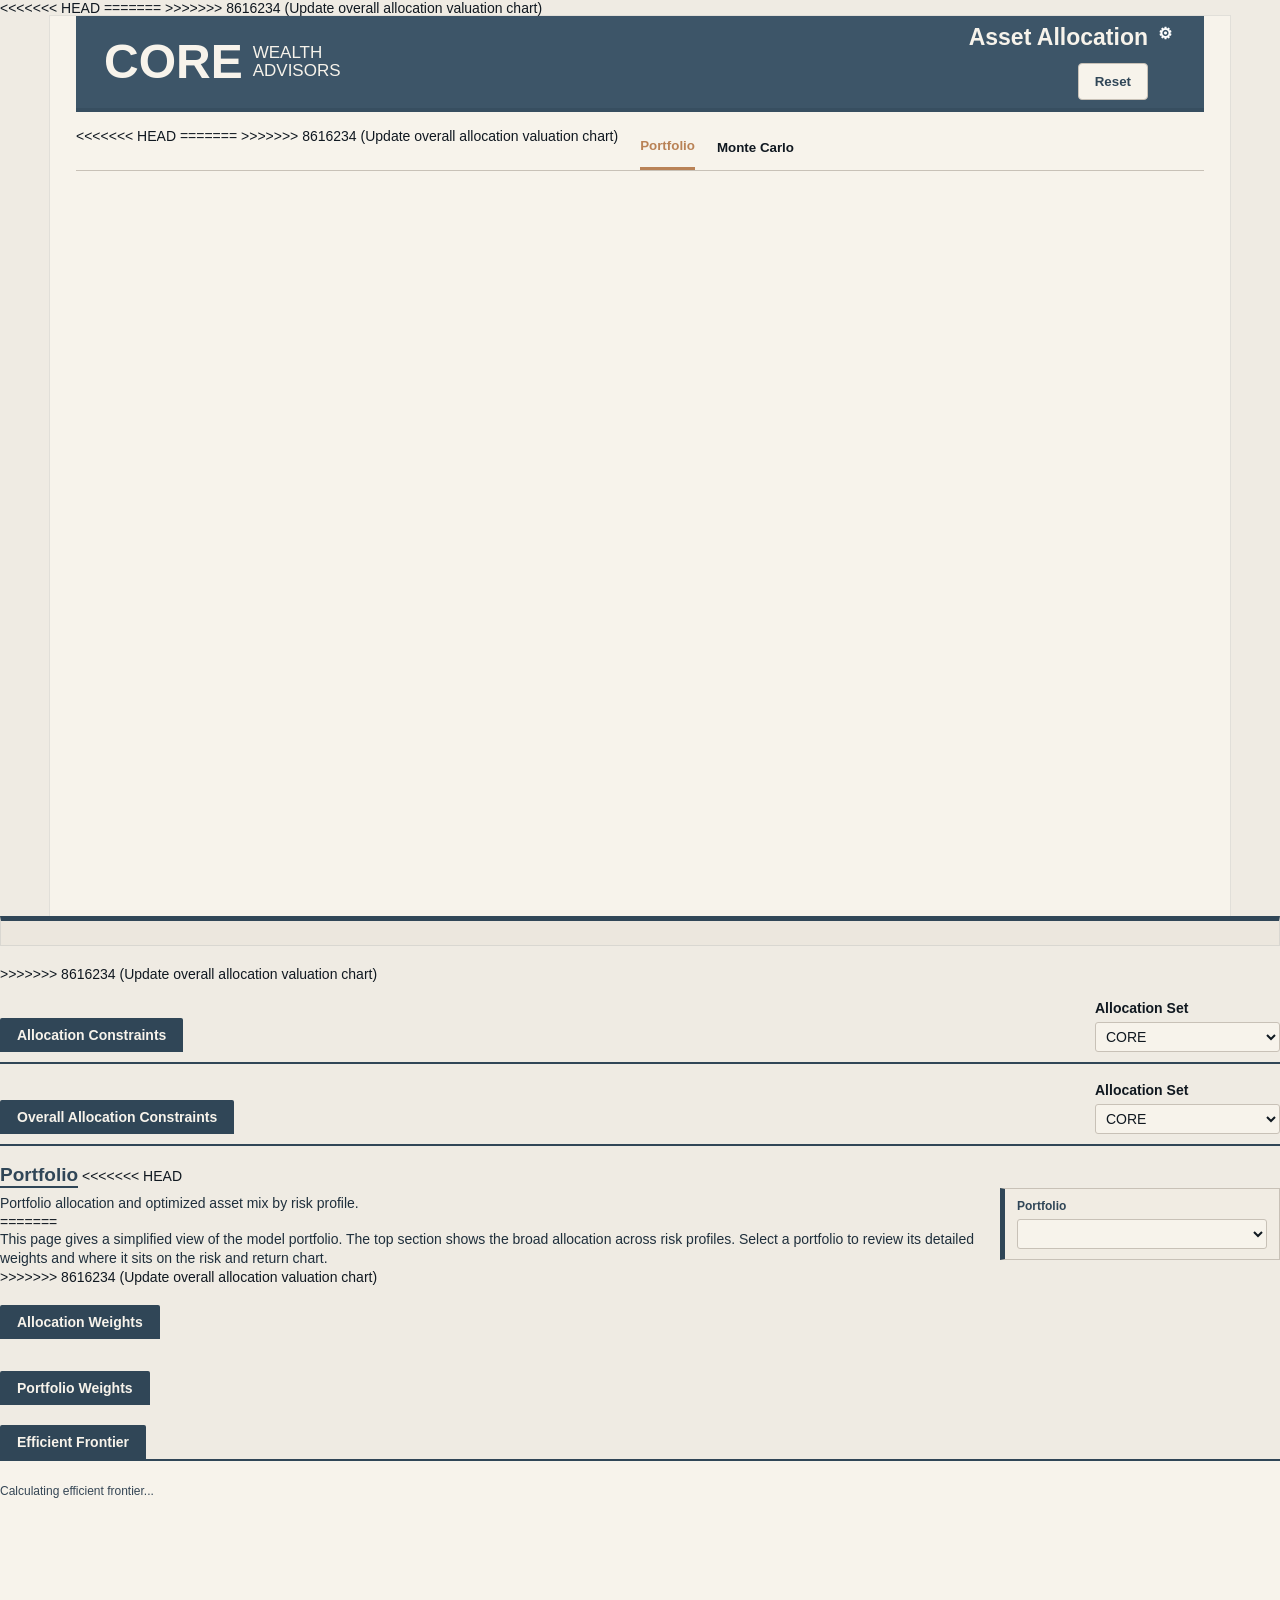
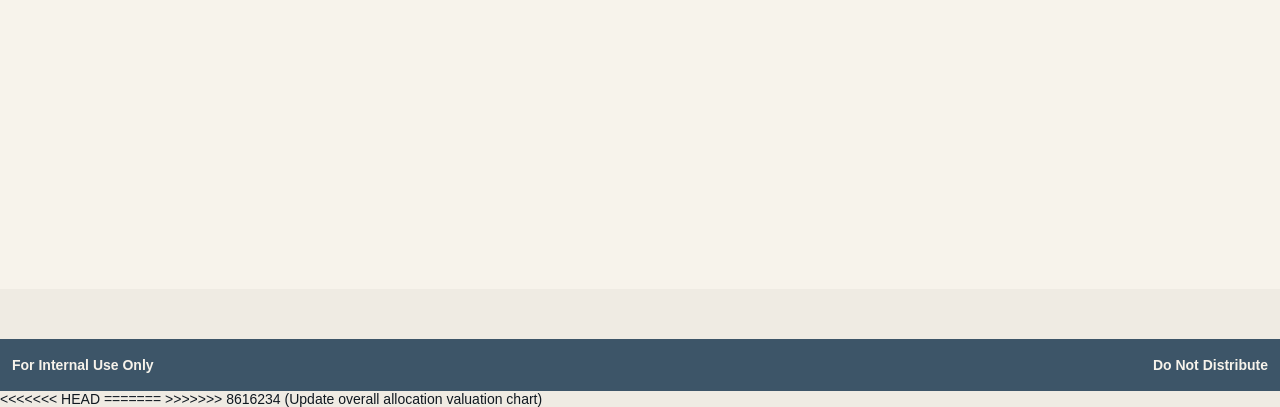
==== web/index.html @ 524e2d23 "Add files via upload" ====
<!doctype html>
<html lang="en">
  <head>
    <meta charset="utf-8" />
    <meta name="viewport" content="width=device-width, initial-scale=1" />
    <title>Portfolio Allocation</title>
<<<<<<< HEAD
    <link rel="stylesheet" href="./styles.css?v=20260814-hide-fund-tab" />
=======
    <link rel="stylesheet" href="./styles.css?v=20260817-pe-screenshot" />
>>>>>>> 8616234 (Update overall allocation valuation chart)
  </head>
  <body data-view-mode="client">
    <div class="shell">
      <header class="masthead">
        <div class="brand">
          <div class="core-mark">CORE</div>
          <div class="brand-sub">WEALTH<br />ADVISORS</div>
        </div>
        <div class="title-block">
          <h1>Asset Allocation</h1>
          <div class="model-actions">
            <div class="view-mode-control">
              <button type="button" class="settings-button" aria-label="View settings">&#9881;</button>
              <label>
                View
                <select id="viewModeSelect">
                  <option value="advisor">Advisor</option>
                  <option value="client" selected>Client</option>
                </select>
              </label>
            </div>
            <button id="resetModel" class="secondary">Reset</button>
          </div>
        </div>
      </header>

      <div class="nav-row">
        <nav class="tabs" aria-label="Model pages">
<<<<<<< HEAD
          <button class="tab" data-tab="results" data-view-tab="advisor">Overview</button>
=======
          <button class="tab" data-tab="overallAllocation" data-view-tab="advisor">Overall Allocation</button>
>>>>>>> 8616234 (Update overall allocation valuation chart)
          <button class="tab" data-tab="assets" data-view-tab="advisor">Asset Assumptions</button>
          <button class="tab" data-tab="profiles" data-view-tab="advisor">Model Constraints</button>
          <button class="tab" data-tab="mvo" data-view-tab="advisor">Portfolio Optimization</button>
          <button class="tab" data-tab="monteCarlo" data-view-tab="advisor">Monte Carlo</button>
          <button class="tab active" data-tab="clientPortfolio" data-view-tab="client">Portfolio</button>
          <button class="tab" data-tab="monteCarlo" data-view-tab="client">Monte Carlo</button>
        </nav>
      </div>

      <main>
        <section id="results" class="page">
          <div class="toolbar">
            <div>
              <h2>Overview</h2>
<<<<<<< HEAD
              <p>Category allocation and sub-sleeve allocation by profile.</p>
=======
              <p>Review the model allocations across each risk profile. The allocation view shows the broad equity, fixed income, alternatives, and cash split. The sub-sleeve view shows how each portfolio is allocated across the underlying asset categories.</p>
>>>>>>> 8616234 (Update overall allocation valuation chart)
            </div>
          </div>
          <div class="dashboard-tabs" aria-label="Dashboard tables">
            <button class="dashboard-tab active" data-dashboard-tab="allocationWeights">Allocation Weights</button>
            <button class="dashboard-tab" data-dashboard-tab="subSleeveWeights">Sub-Sleeve Weights</button>
          </div>
          <div class="panel">
            <div id="allocationWeights" class="dashboard-panel active">
              <div class="panel-title">Allocation Weights</div>
              <div id="allocationPieCharts" class="pie-grid allocation-pie-grid"></div>
              <div class="table-wrap">
                <table id="allocationWeightsTable"></table>
              </div>
            </div>
            <div id="subSleeveWeights" class="dashboard-panel">
              <div class="panel-title">Sub-Sleeve Weights</div>
              <div id="sleevePieCharts" class="pie-grid sleeve-pie-grid"></div>
              <div class="table-wrap">
                <table id="weightsTable"></table>
              </div>
            </div>
          </div>
        </section>


        <section id="overallAllocation" class="page">
          <div class="toolbar">
            <div>
              <h2>Overall Allocation</h2>
              <p>This page looks only at the broad stock and bond decision. It uses blended equity and fixed income assumptions to estimate the closest mix to each benchmark volatility target. The Market P/E setting adjusts those benchmark volatility targets higher or lower based on whether valuations are below, near, or above the long-term range.</p>
            </div>
            <div class="select-control compact market-pe-control">
              <div class="market-pe-label-row">
                <label for="overallVolatilityCaseSelect">Market P/E</label>
                <button type="button" id="togglePeChart" class="icon-toggle" aria-expanded="false" aria-label="Show Market P/E chart">+</button>
              </div>
              <div class="market-pe-row">
                <select id="overallVolatilityCaseSelect"></select>
              </div>
            </div>
          </div>
          <div id="peValuationPanel" class="panel pe-valuation-panel collapsed">
            <div class="panel-title">S&amp;P 500 Valuation Measures</div>
            <div id="peValuationChart" class="pe-valuation-chart"></div>
          </div>
          <div class="panel">
            <div class="panel-title">Broad Risk/Return Map</div>
            <div id="overallAllocationChart" class="frontier-chart"><p class="frontier-note">Calculating broad allocation...</p></div>
          </div>
          <div class="panel">
            <div class="panel-title">Allocation Weights</div>
            <div id="overallAllocationCards" class="overall-allocation-cards"></div>
          </div>
        </section>

        <section id="profiles" class="page">
          <div class="toolbar">
            <div>
              <h2>Model Constraints</h2>
<<<<<<< HEAD
              <p>Select the volatility case and review allocation constraints.</p>
            </div>
          </div>
          <div id="volatilityControl" class="anchor-control"></div>
          <div class="panel">
=======
              <p>Use this page to review the market case and the allocation ranges used by the model. These constraints define the allowable universe the optimizer can choose from. Changing these settings will affect the optimized portfolios and the allowable region shown in the charts.</p>
            </div>
          </div>
          <div id="volatilityControl" class="anchor-control"></div>
          <div class="panel">
>>>>>>> 8616234 (Update overall allocation valuation chart)
            <div id="subAllocationConstraints" class="profile-panel active">
              <div class="constraint-panel-header">
                <div class="panel-title">Allocation Constraints</div>
                <div class="select-control compact">
                  <label for="subAllocationPresetSelect">Allocation Set</label>
                  <select id="subAllocationPresetSelect">
                    <option value="CORE">CORE</option>
                    <option value="Unconstrained">Unconstrained</option>
                  </select>
                </div>
              </div>
              <div class="table-wrap">
                <table id="subConstraintsTable"></table>
              </div>
            </div>
            <div id="allocationConstraints" class="profile-panel active">
              <div class="constraint-panel-header">
                <div class="panel-title">Overall Allocation Constraints</div>
                <div class="select-control compact">
                  <label for="allocationPresetSelect">Allocation Set</label>
                  <select id="allocationPresetSelect">
                    <option value="CORE">CORE</option>
                    <option value="Unconstrained">Unconstrained</option>
                  </select>
                </div>
              </div>
              <div class="table-wrap">
                <table id="profilesTable"></table>
              </div>
            </div>
          </div>
        </section>

        <section id="assets" class="page">
          <div class="toolbar">
            <div>
              <h2>Asset Assumptions</h2>
<<<<<<< HEAD
              <p>Review return and volatility assumptions. Sleeve range constraints are managed on the Model Constraints page.</p>
=======
              <p>Use this page to review the capital market assumptions used by the model. The selected assumption set changes the return and volatility inputs across the app. The comparison table shows how each provider differs before the CORE average is applied.</p>
>>>>>>> 8616234 (Update overall allocation valuation chart)
            </div>
            <div class="select-control">
              <label for="assumptionSetSelect">Assumption Set</label>
              <select id="assumptionSetSelect">
                <option value="CORE" selected>CORE</option>
              </select>
            </div>
          </div>
          <div class="table-wrap">
            <table id="assetsTable"></table>
          </div>
          <div class="panel">
            <div class="panel-title">Asset Assumption Comparison</div>
            <div class="table-wrap assumption-comparison-wrap">
              <table id="assetComparisonTable" class="assumption-comparison-table"></table>
            </div>
          </div>
        </section>

        <section id="fundModels" class="page">
          <div class="toolbar">
            <div>
              <h2>ETF/Fund Models</h2>
<<<<<<< HEAD
              <p>Fund-level portfolio weights translated from the optimized allocation and sub-sleeve outputs.</p>
=======
              <p>This page translates model allocations into fund-level weights. It uses the fund mapping file to connect each ETF or mutual fund to the model asset categories. The output is intended to show how an optimized portfolio could be implemented with actual positions.</p>
>>>>>>> 8616234 (Update overall allocation valuation chart)
            </div>
          </div>
          <div class="dashboard-tabs" aria-label="ETF and fund providers">
            <button class="fund-tab active" data-fund-provider="Fidelity">Fidelity</button>
            <button class="fund-tab" data-fund-provider="Schwab">Schwab</button>
          </div>
          <div class="panel">
            <div id="fundModelContent"></div>
            <div id="fundModelPrintContent" class="print-only"></div>
          </div>
        </section>

        <section id="mvo" class="page">
          <div class="toolbar">
            <div>
              <h2>Portfolio Optimization</h2>
<<<<<<< HEAD
              <p>Constrained mean-variance optimization by portfolio, shown against the no-shorting efficient frontier.</p>
=======
              <p>This page shows the full portfolio optimization using the current assumptions and constraints. The chart compares the selected portfolio to the efficient frontier, benchmark points, and allowable region. The portfolio weights below the chart show the optimized allocation and sub-sleeve mix.</p>
>>>>>>> 8616234 (Update overall allocation valuation chart)
            </div>
            <div class="select-control">
              <label for="mvoProfileSelect">Portfolio</label>
              <select id="mvoProfileSelect"></select>
            </div>
          </div>
          <div class="mvo-selector-row">
            <div class="mvo-selected-card" id="mvoSelectedStatus">
              <span>Selected:</span>
              <strong>Loading</strong>
              <em>Checking ranges...</em>
            </div>
          </div>
          <div class="frontier-layout">
            <div class="panel">
              <div class="panel-title">Efficient Frontier</div>
              <div id="frontierChart" class="frontier-chart"><p class="frontier-note">Calculating efficient frontier...</p></div>
            </div>
            <div class="panel">
              <div class="panel-title">Portfolio Weights</div>
              <div id="mvoWeightCharts" class="mvo-weight-charts">
                <p class="frontier-note">Calculating weights...</p>
              </div>
            </div>
            <div id="mvoConstraints"></div>
          </div>
        </section>

        <section id="monteCarlo" class="page">
          <div class="toolbar">
            <div>
              <h2>Monte Carlo</h2>
<<<<<<< HEAD
              <p>Five-year simulated portfolio performance compared with S&amp;P 500 and AGG reference benchmarks.</p>
=======
              <p>This page shows one hypothetical five-year return path based on the selected scenario number. The simulation uses the current return, volatility, and correlation assumptions. You can change the portfolio or scenario to compare how different risk profiles behave under the same market path.</p>
>>>>>>> 8616234 (Update overall allocation valuation chart)
            </div>
            <div class="select-control">
              <label for="mcProfileSelect">Portfolio</label>
              <select id="mcProfileSelect"></select>
            </div>
            <div class="select-control compact">
              <label for="mcScenarioSeed">Scenario</label>
              <input id="mcScenarioSeed" type="number" min="1" step="1" value="100" />
            </div>
          </div>
          <div class="panel">
            <div class="panel-title">Hypothetical Annual Return Scenario</div>
            <div id="monteCarloChart" class="monte-carlo-chart"><p class="frontier-note">Calculating simulation...</p></div>
          </div>
          <div class="panel">
            <div class="panel-title">Sub-Sleeve Annual Time-Weighted Return Path</div>
            <div class="asset-toggle-actions">
              <button type="button" id="selectAllMcAssets">Select All</button>
              <button type="button" id="deselectAllMcAssets">Deselect All</button>
            </div>
            <div id="monteCarloAssetToggles" class="asset-toggle-grid"></div>
            <div id="monteCarloAssetsChart" class="monte-carlo-chart"><p class="frontier-note">Calculating simulation...</p></div>
          </div>
          <div class="panel">
            <div class="panel-title">Sub-Sleeve Five-Year CAGR</div>
            <div id="monteCarloAssetBarsChart" class="monte-carlo-chart"><p class="frontier-note">Calculating simulation...</p></div>
          </div>
        </section>

        <section id="clientPortfolio" class="page active">
          <div class="toolbar">
            <div>
              <h2>Portfolio</h2>
<<<<<<< HEAD
              <p>Portfolio allocation and optimized asset mix by risk profile.</p>
=======
              <p>This page gives a simplified view of the model portfolio. The top section shows the broad allocation across risk profiles. Select a portfolio to review its detailed weights and where it sits on the risk and return chart.</p>
>>>>>>> 8616234 (Update overall allocation valuation chart)
            </div>
            <div class="select-control client-portfolio-controls">
              <div class="control-field">
                <label for="clientProfileSelect">Portfolio</label>
                <select id="clientProfileSelect"></select>
              </div>
            </div>
          </div>
          <div class="panel">
            <div class="panel-title">Allocation Weights</div>
            <div id="clientAllocationPieCharts" class="pie-grid allocation-pie-grid"></div>
          </div>
          <div class="panel">
            <div class="panel-title">Portfolio Weights</div>
            <div id="clientWeightCharts" class="mvo-weight-charts"></div>
          </div>
          <div class="panel">
            <div class="panel-title">Efficient Frontier</div>
            <div id="clientFrontierChart" class="frontier-chart"><p class="frontier-note">Calculating efficient frontier...</p></div>
          </div>
        </section>

      </main>

      <footer>
        <span>For Internal Use Only</span>
        <span>Do Not Distribute</span>
      </footer>
    </div>
<<<<<<< HEAD
    <script src="./app.js?v=20260814-hide-fund-tab"></script>
=======
    <script src="./app.js?v=20260817-pe-screenshot"></script>
>>>>>>> 8616234 (Update overall allocation valuation chart)
  </body>
</html>
---- web/styles.css ----
:root {
  --ink: #101820;
  --slate: #3d5568;
  --slate-dark: #304657;
  --core-blue: #3d5568;
  --core-blue-dark: #304657;
  --core-blue-light: #e4edf2;
  --line: #8b969f;
  --paper: #efebe3;
  --surface: #f7f3eb;
  --surface-soft: #f1ece3;
  --row: #ded8ce;
  --row-alt: #ece7de;
  --tab: #d7d2c9;
  --border: #c8c1b7;
  --rule: #7e8d99;
  --good: #00a95a;
  --bad: #e02020;
  --warn: #b7791f;
  --white: #f7f3eb;
}

* {
  box-sizing: border-box;
}

body {
  margin: 0;
  background: var(--paper);
  color: var(--ink);
  font-family: Arial, Helvetica, sans-serif;
  font-size: 14px;
}

.shell {
  position: relative;
  max-width: 1180px;
  margin: 0 auto;
  min-height: 100vh;
  background: var(--surface);
  padding: 0 26px 28px;
  box-shadow: 0 0 0 1px rgba(61, 85, 104, 0.08);
}

.masthead {
  height: 96px;
  background: var(--slate);
  color: var(--white);
  display: flex;
  align-items: center;
  justify-content: space-between;
  padding: 0 28px;
  border-bottom: 4px solid rgba(48, 70, 87, 0.45);
}

.brand {
  display: flex;
  align-items: center;
  gap: 10px;
}

.core-mark {
  font-weight: 900;
  font-size: 48px;
  letter-spacing: 0;
  line-height: 1;
}

.brand-sub {
  font-size: 17px;
  line-height: 1.05;
}

.title-block {
  position: relative;
  padding-right: 28px;
  text-align: right;
}

.title-block h1 {
  margin: 0 0 12px;
  font-size: 23px;
  letter-spacing: 0;
}

.nav-row {
  display: flex;
  align-items: flex-end;
  justify-content: flex-start;
  gap: 5px;
  border-bottom: 1px solid var(--border);
  padding: 16px 0 0;
}

.tabs {
  display: flex;
  gap: 22px;
  overflow-x: auto;
}

.model-actions {
  display: flex;
  flex: 0 0 auto;
  gap: 8px;
  justify-content: flex-end;
  align-items: center;
}

.view-mode-control {
  position: absolute;
  top: -1px;
  right: 0;
  z-index: 20;
  display: flex;
  align-items: center;
  gap: 6px;
  color: #fff;
}

.settings-button {
  width: 22px;
  min-height: 22px;
  border: 0;
  border-radius: 50%;
  background: transparent;
  color: #fff;
  padding: 0;
  font-size: 16px;
  line-height: 1;
}

.view-mode-control label {
  display: none;
  position: absolute;
  top: 40px;
  right: 0;
  gap: 3px;
  min-width: 126px;
  border: 1px solid var(--border);
  border-radius: 4px;
  background: var(--surface);
  padding: 8px;
  color: #fff;
  font-size: 10px;
  font-weight: 800;
  text-align: left;
  color: var(--slate-dark);
  box-shadow: 0 8px 18px rgba(48, 70, 87, 0.18);
}

.view-mode-control.open label,
.view-mode-control:focus-within label {
  display: grid;
}

.view-mode-control select {
  min-width: 96px;
  height: 28px;
  border: 0;
  border-radius: 3px;
  padding: 3px 7px;
  font-weight: 800;
}

button {
  border: 1px solid var(--border);
  border-radius: 4px;
  background: var(--surface);
  color: var(--ink);
  font-weight: 700;
  padding: 8px 12px;
  cursor: pointer;
}

.tab {
  border: 0;
  border-radius: 0;
  background: transparent;
  color: var(--ink);
  font-weight: 700;
  padding: 10px 0 14px;
  cursor: pointer;
}

button:hover {
  background: var(--surface-soft);
  color: var(--core-blue-dark);
}

.tab:hover {
  background: transparent;
  color: var(--core-blue-dark);
}

.model-actions .settings-button {
  width: 22px;
  min-height: 22px;
  border: 0;
  border-radius: 50%;
  background: transparent;
  color: #fff;
  padding: 0;
  font-size: 16px;
  line-height: 1;
}

.model-actions .settings-button:hover {
  background: rgba(255, 255, 255, 0.12);
}

.tab.active {
  background: transparent;
  color: #b98256;
  border-bottom: 3px solid #b98256;
}

body[data-view-mode="advisor"] [data-view-tab="client"],
body[data-view-mode="client"] [data-view-tab="advisor"] {
  display: none;
}

.page {
  display: none;
  padding: 24px 0;
}

.page.active {
  display: block;
}

.toolbar {
  display: flex;
  align-items: end;
  justify-content: space-between;
  gap: 16px;
  margin-bottom: 18px;
}

.select-control {
  min-width: 240px;
}

.select-control.compact {
  min-width: 185px;
}

.select-control label {
  display: block;
  font-weight: 800;
  margin-bottom: 6px;
}

.select-control .stacked-control-label {
  margin-top: 12px;
}

.select-control select {
  text-align: left;
}

.client-portfolio-controls {
  display: grid;
  grid-template-columns: minmax(220px, 1fr);
  gap: 14px;
  min-width: min(280px, 100%);
  padding: 10px 12px;
  background: var(--surface-soft);
  border: 1px solid var(--border);
  border-left: 5px solid var(--core-blue-dark);
}

.client-portfolio-controls .control-field {
  min-width: 0;
}

.client-portfolio-controls label {
  color: var(--core-blue-dark);
  font-size: 12px;
}

#clientPortfolio {
  padding-top: 18px;
}

#clientPortfolio .toolbar {
  align-items: center;
  margin-bottom: 16px;
}

.mvo-selector-row {
  display: flex;
  align-items: center;
  justify-content: space-between;
  gap: 16px;
  margin: 12px 0 20px;
  padding: 0;
  background: transparent;
  border: 0;
}

.mvo-selected-card {
  display: flex;
  align-items: center;
  gap: 10px;
  min-width: 0;
  min-height: 44px;
  padding: 8px 12px;
  background: var(--surface-soft);
  border-left: 5px solid var(--core-blue-dark);
  border-top: 1px solid var(--border);
  border-right: 1px solid var(--border);
  border-bottom: 1px solid var(--border);
}

.mvo-selected-card span {
  font-size: 12px;
  font-weight: 800;
  color: var(--slate-dark);
}

.mvo-selected-card strong {
  font-size: 19px;
  line-height: 1;
}

.mvo-selected-card em {
  display: inline-flex;
  align-items: center;
  justify-content: center;
  min-width: 82px;
  min-height: 22px;
  padding: 3px 12px;
  border: 1px solid currentColor;
  background: rgba(0, 169, 90, 0.08);
  font-size: 12px;
  font-style: normal;
  font-weight: 800;
  white-space: nowrap;
}

.mvo-selected-card em:not(.bad) {
  color: var(--good);
}

.mvo-select-control {
  display: flex;
  align-items: center;
  gap: 8px;
  min-width: 300px;
  padding: 0;
}

.mvo-select-control label {
  margin-bottom: 0;
  white-space: nowrap;
}

.mvo-select-control select {
  flex: 1;
}

h2 {
  margin: 0 0 6px;
  display: inline-block;
  color: var(--core-blue-dark);
  font-size: 19px;
  text-decoration: none;
  border-bottom: 2px solid var(--core-blue-dark);
}

p {
  margin: 0;
  color: #1f2f3c;
  line-height: 1.4;
}

.primary,
.secondary {
  border-radius: 4px;
  padding: 10px 16px;
}

.primary {
  background: var(--core-blue-dark);
  color: var(--surface);
}

.secondary {
  background: var(--slate);
  color: #fff;
}

.masthead .primary {
  background: var(--core-blue-dark);
  color: var(--surface);
}

.masthead .secondary {
  background: var(--surface);
  color: var(--slate-dark);
}

.metrics {
  display: grid;
  grid-template-columns: repeat(5, minmax(130px, 1fr));
  gap: 10px;
  margin-bottom: 18px;
}

.metric {
  border-top: 6px solid var(--core-blue-dark);
  background: var(--row-alt);
  padding: 10px;
  min-height: 82px;
  border-left: 1px solid rgba(61, 85, 104, 0.12);
  border-right: 1px solid rgba(61, 85, 104, 0.12);
}

.metric .label {
  font-weight: 700;
}

.metric .value {
  font-size: 22px;
  font-weight: 800;
  margin-top: 7px;
}

.metric .status {
  margin-top: 4px;
  font-size: 12px;
}

.panel {
  margin-top: 20px;
}

.dashboard-tabs {
  display: flex;
  gap: 22px;
  border-bottom: 1px solid var(--border);
  margin-bottom: 0;
}

.dashboard-tab,
.fund-tab {
  border: 0;
  border-radius: 0;
  background: transparent;
  color: #607485;
  padding: 10px 0 14px;
}

.dashboard-tab.active,
.fund-tab.active {
  background: transparent;
  color: #b98256;
  border-bottom: 3px solid #b98256;
}

.dashboard-panel {
  display: none;
  margin-top: 18px;
}

.dashboard-panel.active {
  display: block;
}

.dashboard-tab:hover,
.fund-tab:hover {
  background: transparent;
  color: var(--core-blue-dark);
}

.fund-model-table th,
.fund-model-table td {
  text-align: center;
}

.fund-model-table .fund-ticker {
  font-weight: 800;
}

.fund-section-row td {
  background: #c7d9bb;
  font-weight: 900;
  text-align: center;
}

.fund-section-row:nth-of-type(2n) td {
  background: #bed4e4;
}

.fund-check {
  margin-top: 18px;
}

.fund-warning {
  display: grid;
  gap: 4px;
  margin-top: 14px;
  border-left: 4px solid #c99700;
  background: #f7edd0;
  padding: 10px 12px;
  color: #263746;
  font-size: 12px;
}

.fund-warning strong {
  font-size: 13px;
}

.pie-grid {
  display: grid;
  gap: 10px;
  margin: 12px 0 14px;
}

.allocation-pie-grid {
  grid-template-columns: repeat(5, minmax(180px, 1fr));
  gap: 10px;
}

.allocation-pie-grid .pie-card {
  padding: 12px 10px;
}

.allocation-pie-grid .pie-title {
  margin-bottom: 10px;
}

.allocation-pie-grid .pie-content {
  grid-template-columns: 116px minmax(0, 1fr);
  gap: 10px;
  align-items: center;
}

.allocation-pie-grid .pie-content svg {
  width: 116px;
  height: 116px;
}

.allocation-pie-grid .pie-legend {
  gap: 5px;
  font-size: 10px;
}

.allocation-pie-grid .pie-legend > span {
  grid-template-columns: 8px minmax(0, 1fr);
}

.allocation-pie-grid .pie-legend strong {
  display: block;
  margin-top: 2px;
}

.sleeve-pie-grid {
  grid-template-columns: repeat(2, minmax(360px, 1fr));
}

.mvo-weight-charts {
  display: grid;
  grid-template-columns: 1fr;
  gap: 14px;
}

.mvo-weight-charts .pie-card {
  min-height: 0;
  padding: 14px;
}

.mvo-weight-charts .pie-content {
  grid-template-columns: 180px 1fr;
  gap: 22px;
  align-items: center;
}

.mvo-weight-charts .pie-content svg {
  width: 180px;
  height: 180px;
}

.mvo-weight-charts .pie-legend {
  font-size: 12px;
  gap: 7px;
}

.mvo-weight-charts .pie-card:nth-child(2) .pie-content {
  grid-template-columns: 210px 1fr;
}

.mvo-weight-charts .pie-card:nth-child(2) .pie-content svg {
  width: 210px;
  height: 210px;
}

.mvo-weight-charts .pie-card:nth-child(2) .pie-legend {
  gap: 7px;
}

.mvo-weight-charts .pie-card:first-child .pie-content {
  max-width: 620px;
  margin: 0 auto;
  justify-content: center;
}

.allocation-summary-card {
  display: grid;
  gap: 12px;
}

.allocation-summary-layout {
  display: grid;
  grid-template-columns: minmax(220px, 0.85fr) minmax(420px, 1.15fr);
  gap: 26px;
  align-items: center;
  min-height: 220px;
}

.allocation-context {
  align-self: stretch;
  display: grid;
  grid-template-rows: 1fr 1fr;
  gap: 12px;
}

.client-summary-card .allocation-context {
  grid-template-rows: 1fr;
}

.client-summary-card .allocation-context-box {
  min-height: 120px;
}

.allocation-context-box {
  display: flex;
  flex-direction: column;
  justify-content: center;
  border-left: 6px solid var(--core-blue);
  border-top: 1px solid var(--border);
  border-right: 1px solid var(--border);
  border-bottom: 1px solid var(--border);
  padding: 14px 16px;
  background: var(--surface-soft);
}

.allocation-context-box span {
  display: block;
  color: #263746;
  font-size: 11px;
  font-weight: 800;
  text-transform: uppercase;
}

.allocation-context-box strong {
  display: block;
  margin-top: 3px;
  font-size: 22px;
  line-height: 1.1;
}

.allocation-profile {
  font-size: 28px;
  font-weight: 900;
}

.allocation-target-label {
  margin-top: 14px;
}

.allocation-pie-block {
  display: grid;
  grid-template-columns: 210px 1fr;
  gap: 20px;
  align-items: center;
}

.allocation-pie-block svg {
  width: 210px;
  height: 210px;
}

.allocation-summary-list {
  display: grid;
  grid-template-columns: 1fr;
  gap: 8px;
}

.allocation-summary-list div {
  background: var(--surface-soft);
  border-left: 5px solid var(--pie-color, #6c757d);
  padding: 8px 10px;
  border-top: 1px solid rgba(61, 85, 104, 0.08);
}

.allocation-summary-list span {
  display: flex;
  align-items: center;
  gap: 6px;
  color: #263746;
  font-size: 11px;
  font-weight: 800;
}

.allocation-summary-list i {
  width: 8px;
  height: 8px;
  background: var(--pie-color);
}

.allocation-summary-list strong {
  display: block;
  margin-top: 4px;
  font-size: 18px;
}

.mvo-weight-charts .sleeve-row {
  gap: 4px;
}

.mvo-weight-charts .sleeve-bar {
  height: 6px;
}

.pie-card {
  background: var(--row-alt);
  border-top: 5px solid var(--core-blue-dark);
  padding: 12px;
  min-width: 0;
  border-left: 1px solid rgba(61, 85, 104, 0.10);
  border-right: 1px solid rgba(61, 85, 104, 0.10);
  border-bottom: 1px solid rgba(61, 85, 104, 0.10);
}

.pie-title {
  font-weight: 800;
  margin-bottom: 10px;
  color: var(--core-blue-dark);
}

.pie-content {
  display: grid;
  grid-template-columns: 92px 1fr;
  gap: 8px;
  align-items: start;
}

.sleeve-pie-grid .pie-content {
  grid-template-columns: 112px 1fr;
  gap: 14px;
}

.pie-content svg {
  width: 92px;
  height: 92px;
  overflow: visible;
}

.sleeve-pie-grid .pie-content svg {
  width: 112px;
  height: 112px;
}

.pie-legend {
  display: grid;
  gap: 4px;
  font-size: 10px;
  line-height: 1.15;
}

.pie-legend > span {
  display: grid;
  grid-template-columns: 8px 1fr;
  gap: 5px;
  align-items: start;
}

.pie-legend i {
  width: 8px;
  height: 8px;
  background: var(--pie-color);
  margin-top: 2px;
}

.pie-legend strong {
  font-weight: 800;
  white-space: nowrap;
}

.sleeve-pie-grid .pie-legend {
  gap: 6px;
  font-size: 10px;
}

.sleeve-row {
  display: grid;
  gap: 3px;
}

.sleeve-row-label {
  display: grid;
  grid-template-columns: 8px minmax(0, 1fr) auto;
  gap: 5px;
  align-items: center;
}

.sleeve-row-label i {
  width: 8px;
  height: 8px;
  background: var(--pie-color);
}

.sleeve-row-label span {
  min-width: 0;
}

.sleeve-row-label strong {
  font-weight: 800;
}

.sleeve-bar {
  height: 4px;
  background: #d7d0c6;
}

.sleeve-bar span {
  display: block;
  height: 100%;
  background: var(--pie-color);
}

.pie-empty {
  color: #536575;
  font-weight: 700;
}

.pie-slice {
  cursor: pointer;
  outline: none;
}

.pie-slice > path,
.pie-slice > circle {
  transition: filter 120ms ease, stroke-width 120ms ease;
}

.pie-slice:hover > path,
.pie-slice:focus > path,
.pie-slice:hover > circle,
.pie-slice:focus > circle {
  filter: drop-shadow(0 2px 3px rgba(16, 24, 32, 0.22));
  stroke: var(--surface);
  stroke-width: 1.5;
}

.pie-tooltip {
  display: none !important;
  pointer-events: none;
}

.pie-slice:hover .pie-tooltip,
.pie-slice:focus .pie-tooltip {
  display: block;
}

.pie-tooltip rect {
  fill: #f7f3eb;
  stroke: #101820;
  stroke-width: 1;
  filter: drop-shadow(0 2px 4px rgba(16, 24, 32, 0.2));
}

.pie-tooltip text {
  fill: #101820;
  font-size: 7px;
  font-weight: 800;
}

.pie-tooltip text + text {
  fill: #263746;
  font-size: 8px;
}

.profile-panel {
  display: block;
  margin-top: 18px;
}

.constraint-panel-header {
  display: flex;
  justify-content: space-between;
  align-items: flex-end;
  gap: 14px;
  margin-bottom: 10px;
}

.panel-title {
  display: inline-block;
  background: var(--core-blue-dark);
  color: var(--surface);
  font-weight: 800;
  padding: 9px 17px;
  border-radius: 2px 2px 0 0;
}

.anchor-control {
  display: grid;
  grid-template-columns: 1fr;
  gap: 12px;
  align-items: start;
  background: var(--row-alt);
  border-top: 5px solid var(--core-blue-dark);
  margin-bottom: 16px;
  padding: 12px;
  border-left: 1px solid rgba(61, 85, 104, 0.10);
  border-right: 1px solid rgba(61, 85, 104, 0.10);
  border-bottom: 1px solid rgba(61, 85, 104, 0.10);
}

.anchor-control label {
  display: block;
  font-weight: 800;
  margin-bottom: 6px;
  line-height: 1.2;
}

.anchor-control p {
  color: #354655;
  line-height: 1.35;
  max-width: 900px;
}

.percentile-grid {
  display: grid;
  grid-template-columns: repeat(5, minmax(145px, 1fr));
  gap: 12px;
}

.volatility-case-layout {
  display: grid;
  grid-template-columns: minmax(190px, 0.55fr) minmax(0, 2fr);
  gap: 14px;
  align-items: stretch;
}

.volatility-case-control {
  background: var(--surface);
  border: 1px solid var(--border);
  padding: 10px;
}

.volatility-case-control label,
.percentile-field label {
  display: block;
  font-weight: 800;
  margin-bottom: 6px;
  line-height: 1.2;
}

.volatility-case-control select {
  width: 100%;
}

.percentile-field {
  min-width: 0;
  background: var(--surface);
  border: 1px solid var(--border);
  padding: 10px;
}

.read-only-percentiles .percentile-field {
  display: flex;
  flex-direction: column;
  justify-content: space-between;
  min-height: 68px;
}

.read-only-percentiles strong {
  font-size: 18px;
  line-height: 1;
}

.percentile-shift-field {
  width: min(260px, 100%);
  background: var(--surface);
  border: 1px solid var(--border);
  padding: 10px;
}

.percentile-shift-buttons {
  display: grid;
  grid-template-columns: repeat(2, minmax(0, 1fr));
  gap: 8px;
}

.percentile-shift-buttons button {
  min-height: 34px;
  padding: 8px 10px;
}

.unit-input {
  display: grid;
  grid-template-columns: minmax(64px, 1fr) auto;
  align-items: center;
  gap: 6px;
}

.unit-input input {
  width: 100%;
}

.unit-input span {
  font-weight: 800;
  color: #263746;
}

.explanation-page {
  display: grid;
  grid-template-columns: repeat(2, minmax(260px, 1fr));
  gap: 14px;
  border-top: 2px solid var(--core-blue-dark);
  padding-top: 16px;
}

.explanation-block {
  background: var(--row-alt);
  border-top: 6px solid var(--core-blue-dark);
  padding: 14px;
}

.explanation-block h3 {
  margin: 0 0 8px;
  font-size: 15px;
}

.explanation-block p {
  color: #263746;
}

.frontier-layout {
  display: grid;
  grid-template-columns: 1fr;
  gap: 18px;
  align-items: start;
}

.frontier-chart {
  border-top: 2px solid var(--core-blue-dark);
  background: var(--surface);
  min-height: 430px;
  padding: 14px 0 0;
  overflow: hidden;
}

.frontier-chart svg {
  display: block;
  width: 100%;
  height: auto;
}

.monte-carlo-chart {
  border-top: 2px solid var(--core-blue-dark);
  background: var(--surface);
  min-height: 340px;
  padding: 12px 0 6px;
  overflow: hidden;
}

.monte-carlo-chart svg {
  display: block;
  width: 100%;
  height: auto;
}

.asset-toggle-grid {
  display: grid;
  grid-template-columns: repeat(auto-fit, minmax(235px, 1fr));
  gap: 8px 18px;
  margin: 10px 0 12px;
  border-top: 1px solid var(--border);
  border-bottom: 1px solid var(--border);
  padding: 12px 14px;
  background: var(--surface-soft);
}

.asset-toggle-actions {
  display: flex;
  justify-content: flex-end;
  gap: 8px;
  margin: -34px 0 12px;
}

.asset-toggle-actions button {
  min-height: 28px;
  border: 1px solid var(--border);
  border-radius: 3px;
  background: var(--surface);
  color: var(--slate-dark);
  padding: 6px 12px;
  font-size: 12px;
  font-weight: 800;
}

.asset-toggle-actions #selectAllMcAssets {
  border-color: var(--core-blue-dark);
  background: var(--core-blue-dark);
  color: var(--surface);
}

.asset-toggle-actions button:hover {
  background: var(--row);
}

.asset-toggle-actions #selectAllMcAssets:hover {
  background: #263746;
}

.asset-toggle {
  display: inline-grid;
  grid-template-columns: auto 9px 1fr;
  align-items: start;
  gap: 6px;
  min-width: 0;
  font-size: 11px;
  font-weight: 800;
  line-height: 1.2;
}

.asset-toggle input {
  margin: 0;
  transform: translateY(1px);
}

.asset-toggle span {
  width: 9px;
  height: 9px;
  margin-top: 2px;
  background: var(--asset-color);
}

.asset-point,
.benchmark-point,
.selected-point {
  cursor: pointer;
  outline: none;
}

.asset-point polygon,
.benchmark-point > rect,
.selected-point > circle {
  transition: stroke-width 120ms ease, filter 120ms ease;
}

.asset-point:hover polygon,
.asset-point:focus polygon,
.benchmark-point:hover > rect,
.benchmark-point:focus > rect,
.selected-point:hover > circle,
.selected-point:focus > circle {
  stroke-width: 2;
  filter: drop-shadow(0 2px 3px rgba(16, 24, 32, 0.22));
}

.asset-tooltip {
  display: none !important;
  pointer-events: none;
}

.asset-point:hover .asset-tooltip,
.asset-point:focus .asset-tooltip,
.benchmark-point:hover .asset-tooltip,
.benchmark-point:focus .asset-tooltip,
.selected-point:hover .asset-tooltip,
.selected-point:focus .asset-tooltip {
  display: block;
}

.asset-tooltip rect {
  fill: #f7f3eb;
  stroke: #101820;
  stroke-width: 1;
  filter: drop-shadow(0 2px 4px rgba(16, 24, 32, 0.2));
}

.asset-tooltip text {
  fill: #101820;
  font-size: 11px;
  font-weight: 800;
}

.asset-tooltip text + text {
  fill: #263746;
  font-size: 10px;
  font-weight: 700;
}

.hover-tooltip {
  position: fixed;
  z-index: 9999;
  display: none;
  min-width: 132px;
  max-width: 240px;
  padding: 8px 10px;
  background: var(--surface);
  border: 1px solid #101820;
  box-shadow: 0 3px 10px rgba(16, 24, 32, 0.22);
  color: #101820;
  font-size: 11px;
  line-height: 1.25;
  pointer-events: none;
}

.hover-tooltip.visible {
  display: block;
}

.hover-tooltip strong,
.hover-tooltip span {
  display: block;
}

.hover-tooltip strong {
  font-weight: 900;
}

.hover-tooltip span {
  margin-top: 3px;
  color: #263746;
  font-weight: 800;
}

.frontier-chart-grid {
  display: grid;
  grid-template-columns: 220px minmax(0, 1fr);
  gap: 20px;
  align-items: start;
}

.frontier-chart-grid svg {
  grid-column: 2;
  grid-row: 1;
  min-width: 0;
}

.frontier-axis {
  fill: #4d5e6d;
  color: #4d5e6d;
  font-size: 12px;
}

.frontier-note {
  color: #354655;
  font-size: 12px;
  margin-top: 8px;
}

.chart-constraints {
  margin-top: 14px;
  padding: 10px 12px;
  background: var(--row-alt);
  border-top: 2px solid var(--core-blue-dark);
  color: #263746;
  font-size: 12px;
  line-height: 1.35;
}

.chart-region-note {
  margin-top: 10px;
  padding: 10px 12px;
  background: #e8f4fb;
  border-left: 5px solid #2f80b7;
  color: #263746;
  font-size: 12px;
  line-height: 1.35;
}

.chart-region-note strong,
.chart-region-note span {
  display: block;
}

.chart-region-note span {
  margin-top: 3px;
}

.asset-color-legend {
  display: flex;
  flex-wrap: wrap;
  gap: 7px 12px;
  margin-bottom: 10px;
}

.asset-color-legend.side-legend {
  display: grid !important;
  grid-column: 1;
  grid-row: 1;
  grid-template-columns: 1fr;
  gap: 7px;
  align-content: start;
  margin: 40px 0 0;
  padding: 12px 12px 14px;
  background: var(--row-alt);
  border-top: 5px solid var(--core-blue-dark);
}

.legend-heading {
  color: var(--core-blue-dark);
  font-weight: 800;
  margin-bottom: 4px;
}

.asset-color-legend span {
  display: inline-flex;
  align-items: center;
  gap: 5px;
  font-weight: 700;
  font-size: 11px;
  line-height: 1.2;
  white-space: normal;
  cursor: pointer;
}

.asset-color-legend span:hover,
.asset-color-legend span:focus {
  color: var(--core-blue-dark);
  text-decoration: underline;
  outline: none;
}

.asset-color-legend i {
  width: 0;
  height: 0;
  border-left: 6px solid transparent;
  border-right: 6px solid transparent;
  border-bottom: 11px solid var(--asset-color);
  filter: drop-shadow(0 0 0 #101820);
}

.constraint-heading {
  display: flex;
  align-items: flex-start;
  justify-content: space-between;
  gap: 12px;
  margin-bottom: 10px;
}

.constraint-heading strong,
.constraint-heading span {
  display: block;
}

.constraint-heading span {
  margin-top: 3px;
}

.constraint-grid {
  display: grid;
  grid-template-columns: 1fr;
  gap: 12px;
}

.constraint-title {
  display: inline-block;
  background: var(--core-blue-dark);
  color: var(--surface);
  font-weight: 800;
  margin-bottom: 5px;
  padding: 8px 14px;
  border-radius: 2px 2px 0 0;
}

.constraint-table {
  min-width: 0;
  font-size: 11px;
}

.constraint-table th,
.constraint-table td {
  padding: 5px 6px;
}

.constraint-table th {
  white-space: nowrap;
}

.table-wrap {
  overflow: auto;
  border-top: 2px solid var(--core-blue-dark);
}

table {
  width: 100%;
  border-collapse: collapse;
  min-width: 780px;
  border-left: 1px solid rgba(61, 85, 104, 0.08);
  border-right: 1px solid rgba(61, 85, 104, 0.08);
}

th {
  background: var(--core-blue-dark);
  color: var(--surface);
  padding: 9px 8px;
  text-align: center;
  font-weight: 800;
  border-right: 1px solid rgba(247, 243, 235, 0.22);
}

td {
  padding: 7px 8px;
  border-bottom: 1px solid var(--surface);
  text-align: right;
  background: var(--row-alt);
}

tr:nth-child(even) td {
  background: var(--row);
}

tbody tr:hover td {
  background: #e7e1d7;
}

td:first-child,
th:first-child {
  text-align: left;
  font-weight: 700;
}

input,
select {
  width: 100%;
  min-width: 76px;
  border: 1px solid var(--border);
  border-radius: 3px;
  padding: 5px 6px;
  font: inherit;
  text-align: right;
  background: var(--surface);
  color: var(--ink);
}

input:focus,
select:focus,
button:focus-visible {
  outline: 2px solid rgba(61, 85, 104, 0.35);
  outline-offset: 1px;
}

td.text input {
  text-align: left;
}

.pos {
  color: var(--good);
  font-weight: 700;
}

.neg {
  color: var(--bad);
  font-weight: 700;
}

.warn {
  color: var(--warn);
  font-weight: 700;
}

.matrix-wrap table {
  min-width: 1200px;
}

.matrix-wrap th,
.matrix-wrap td {
  min-width: 82px;
}

.assumption-comparison-wrap {
  overflow-x: visible;
}

.assumption-comparison-table {
  width: 100%;
  table-layout: fixed;
}

.assumption-comparison-table thead tr:first-child th {
  background: var(--slate);
  border-right-color: #5f7282;
}

.assumption-comparison-table thead tr:first-child th:nth-child(3) {
  border-left: 4px solid var(--surface);
}

.assumption-comparison-table thead tr:nth-child(2) th {
  font-size: 10px;
  white-space: nowrap;
  padding: 7px 4px;
}

.assumption-comparison-table thead tr:nth-child(2) th:nth-child(7),
.assumption-comparison-table tbody td:nth-child(8) {
  border-left: 4px solid var(--surface);
}

.assumption-comparison-table td {
  font-size: 11px;
  padding: 7px 5px;
  text-align: center;
}

.assumption-comparison-table th:first-child,
.assumption-comparison-table td:first-child {
  width: 220px;
  text-align: left;
}

.assumption-comparison-table th:not(:first-child),
.assumption-comparison-table td:not(:first-child) {
  width: calc((100% - 220px) / 12);
}

footer {
  height: 52px;
  margin-top: 26px;
  background: var(--slate);
  color: var(--white);
  display: flex;
  align-items: center;
  justify-content: space-between;
  padding: 0 12px;
  font-weight: 800;
}

.print-only {
  display: none;
}

@media (max-width: 760px) {
  .shell {
    padding: 0 12px 20px;
  }

  .masthead {
    height: auto;
    min-height: 112px;
    align-items: flex-start;
    flex-direction: column;
    padding: 18px;
    gap: 12px;
  }

  .title-block {
    text-align: left;
  }

  .title-block .model-actions {
    justify-content: flex-start;
  }

  .metrics {
    grid-template-columns: 1fr;
  }

  .toolbar {
    align-items: stretch;
    flex-direction: column;
  }

  .client-portfolio-controls {
    grid-template-columns: 1fr;
    min-width: 0;
  }

  .mvo-selector-row {
    flex-direction: column;
    align-items: stretch;
  }

  .mvo-selected-card {
    min-width: 0;
  }

  .mvo-select-control {
    min-width: 0;
  }

  .nav-row {
    align-items: stretch;
    flex-direction: column;
  }

  .tabs {
    width: 100%;
  }

  .nav-row .model-actions {
    justify-content: flex-end;
  }

  .anchor-control {
    grid-template-columns: 1fr;
  }

  .pie-grid {
    grid-template-columns: 1fr;
  }

  .mvo-weight-charts {
    grid-template-columns: 1fr;
  }

  .allocation-summary-layout,
  .allocation-pie-block {
    grid-template-columns: 1fr;
  }

  .allocation-pie-block svg {
    width: 180px;
    height: 180px;
  }

  .allocation-summary-list {
    grid-template-columns: 1fr;
  }

  .explanation-page {
    grid-template-columns: 1fr;
  }

  .frontier-layout {
    grid-template-columns: 1fr;
  }

  .frontier-chart-grid {
    grid-template-columns: 1fr;
  }

  .frontier-chart-grid svg {
    grid-column: 1;
    grid-row: 2;
  }

  .asset-color-legend.side-legend {
    grid-template-columns: repeat(2, minmax(130px, 1fr));
    margin-top: 0;
    grid-column: 1;
    grid-row: 1;
  }
}

@media print {
  @page {
    size: landscape;
    margin: 0.35in;
  }

  * {
    print-color-adjust: exact;
    -webkit-print-color-adjust: exact;
  }

  body {
    background: var(--surface);
    font-size: 10px;
  }

  .shell {
    max-width: none;
    min-height: 0;
    padding: 0;
  }

  .masthead {
    height: 62px;
    padding: 0 18px;
  }

  .core-mark {
    font-size: 34px;
  }

  .brand-sub {
    font-size: 12px;
  }

  .title-block h1 {
    font-size: 18px;
    margin: 0;
  }

  .model-actions,
  .nav-row,
  .tabs,
  .dashboard-tabs,
  .fund-tab,
  .select-control,
  .anchor-control button,
  .mvo-selector-row {
    display: none !important;
  }

  main {
    display: flex;
    flex-direction: column;
  }

  .page,
  .page.active,
  .dashboard-panel,
  .dashboard-panel.active {
    display: block !important;
  }

  .page {
    width: 100%;
    padding: 12px 0 0;
    break-before: page;
    page-break-before: always;
  }

  #results {
    order: 1;
    break-before: auto;
    page-break-before: auto;
  }

  #assets {
    order: 2;
  }

  #profiles {
    order: 3;
  }

  #fundModels {
    order: 4;
  }

  #mvo {
    order: 5;
  }

  #results .panel {
    break-inside: auto;
    page-break-inside: auto;
  }

  #subSleeveWeights {
    break-before: page;
    page-break-before: always;
  }

  .toolbar {
    margin-bottom: 8px;
  }

  h2 {
    font-size: 15px;
    margin-bottom: 3px;
  }

  p {
    font-size: 10px;
  }

  .panel {
    margin-top: 10px;
    break-inside: avoid;
    page-break-inside: avoid;
  }

  .panel-title,
  .constraint-title,
  .print-section-heading {
    font-size: 12px;
    padding: 7px 10px;
  }

  .table-wrap {
    overflow: visible;
  }

  table {
    min-width: 0;
    font-size: 8.5px;
  }

  th,
  td {
    padding: 4px 5px;
  }

  input,
  select {
    border: 0;
    padding: 0;
    background: transparent;
  }

  .frontier-chart-grid {
    grid-template-columns: 150px 1fr;
    gap: 12px;
  }

  .frontier-chart-grid svg {
    max-height: 4.8in;
  }

  .asset-color-legend {
    font-size: 8px;
  }

  .mvo-weight-charts .pie-content {
    grid-template-columns: 130px 1fr;
  }

  .mvo-weight-charts .pie-content svg,
  .mvo-weight-charts .pie-card:nth-child(2) .pie-content svg {
    width: 130px;
    height: 130px;
  }

  .allocation-pie-grid {
    grid-template-columns: repeat(5, 1fr);
  }

  .sleeve-pie-grid {
    grid-template-columns: repeat(2, 1fr);
  }

  .pie-card {
    break-inside: avoid;
    page-break-inside: avoid;
  }

  #fundModelContent {
    display: none;
  }

  #fundModelPrintContent.print-only {
    display: block;
  }

  .print-provider-section {
    break-before: page;
    page-break-before: always;
  }

  .print-provider-section:first-child {
    break-before: auto;
    page-break-before: auto;
  }

  footer {
    height: 34px;
    margin-top: 12px;
    padding: 0 10px;
    font-size: 10px;
  }
}
<<<<<<< HEAD
=======

.overall-allocation-summary {
  display: grid;
  grid-template-columns: repeat(3, minmax(0, 1fr));
  gap: 12px;
  margin: 0 0 16px;
}

.overall-stat {
  background: rgba(255, 255, 255, 0.34);
  border: 1px solid var(--line);
  border-top: 4px solid var(--core-blue);
  padding: 14px 16px;
  min-height: 92px;
}

.overall-stat span,
.overall-stat em {
  display: block;
  color: var(--rule);
  font-size: 12px;
  font-style: normal;
  font-weight: 700;
  letter-spacing: 0.02em;
  text-transform: uppercase;
}

.overall-stat strong {
  display: block;
  color: var(--ink);
  font-size: 24px;
  margin: 8px 0 6px;
}

@media (max-width: 820px) {
  .overall-allocation-summary {
    grid-template-columns: 1fr;
  }
}


.overall-allocation-cards {
  display: grid;
  grid-template-columns: repeat(5, minmax(0, 1fr));
  gap: 10px;
  margin-top: 10px;
}

.overall-allocation-card {
  background: var(--row-alt);
  border: 1px solid rgba(61, 85, 104, 0.14);
  border-top: 5px solid var(--core-blue-dark);
  padding: 12px 10px 10px;
  min-width: 0;
}

.overall-allocation-card h3 {
  margin: 0 0 10px;
  color: var(--core-blue-dark);
  font-size: 15px;
  line-height: 1.15;
}

.overall-card-body {
  display: grid;
  grid-template-columns: 104px 1fr;
  gap: 10px;
  align-items: center;
}

.overall-card-body svg {
  width: 104px;
  height: 104px;
  overflow: visible;
}

.overall-card-legend {
  display: grid;
  gap: 7px;
  font-size: 10px;
  line-height: 1.15;
  font-weight: 800;
}

.overall-card-legend span {
  display: grid;
  grid-template-columns: 8px 1fr;
  gap: 5px;
  align-items: start;
}

.overall-card-legend i {
  width: 8px;
  height: 8px;
  margin-top: 2px;
  background: var(--pie-color);
}

.overall-card-legend strong {
  grid-column: 2;
  display: block;
  font-size: 12px;
  color: var(--ink);
}

.overall-benchmark-note {
  margin-top: 10px;
  padding-top: 8px;
  border-top: 1px solid rgba(61, 85, 104, 0.16);
  color: var(--slate-dark);
  font-size: 10px;
  font-weight: 800;
  line-height: 1.25;
}

@media (max-width: 1080px) {
  .overall-allocation-cards {
    grid-template-columns: repeat(2, minmax(0, 1fr));
  }
}

@media (max-width: 680px) {
  .overall-allocation-cards {
    grid-template-columns: 1fr;
  }
}

.market-pe-label-row {
  display: flex;
  align-items: center;
  justify-content: space-between;
  gap: 10px;
  margin-bottom: 5px;
}

.market-pe-row {
  display: block;
}

.icon-toggle {
  width: 24px;
  min-width: 24px;
  height: 24px;
  border: 1px solid var(--core-blue-dark);
  border-radius: 50%;
  background: transparent;
  color: var(--core-blue-dark);
  font-size: 17px;
  font-weight: 900;
  line-height: 20px;
  padding: 0 0 2px;
  cursor: pointer;
}

.icon-toggle:hover,
.icon-toggle:focus-visible {
  background: var(--core-blue-dark);
  color: var(--surface);
}

.pe-valuation-panel.collapsed {
  display: none;
}

.pe-valuation-chart {
  border-top: 2px solid var(--core-blue-dark);
  background: var(--surface);
  padding: 14px 16px 10px;
  overflow: hidden;
}

.pe-valuation-image {
  display: block;
  width: 100%;
  max-width: 1120px;
  height: auto;
  margin: 0 auto;
  border: 1px solid rgba(61, 85, 104, 0.18);
}

.pe-valuation-chart svg {
  display: block;
  width: 100%;
  height: auto;
}

.pe-chart-title {
  fill: var(--ink);
  font-size: 18px;
  font-weight: 900;
}

.pe-axis {
  fill: var(--ink);
  font-size: 12px;
  font-weight: 700;
}

.pe-level-label,
.pe-latest {
  fill: #7aa02b;
  font-size: 13px;
  font-weight: 900;
}

.pe-table-head {
  fill: var(--ink);
  font-size: 13px;
  font-weight: 900;
}

.pe-table-cell {
  fill: var(--ink);
  font-size: 13px;
  font-weight: 700;
}
>>>>>>> 8616234 (Update overall allocation valuation chart)
---- web/styles.css ----
:root {
  --ink: #101820;
  --slate: #3d5568;
  --slate-dark: #304657;
  --core-blue: #3d5568;
  --core-blue-dark: #304657;
  --core-blue-light: #e4edf2;
  --line: #8b969f;
  --paper: #efebe3;
  --surface: #f7f3eb;
  --surface-soft: #f1ece3;
  --row: #ded8ce;
  --row-alt: #ece7de;
  --tab: #d7d2c9;
  --border: #c8c1b7;
  --rule: #7e8d99;
  --good: #00a95a;
  --bad: #e02020;
  --warn: #b7791f;
  --white: #f7f3eb;
}

* {
  box-sizing: border-box;
}

body {
  margin: 0;
  background: var(--paper);
  color: var(--ink);
  font-family: Arial, Helvetica, sans-serif;
  font-size: 14px;
}

.shell {
  position: relative;
  max-width: 1180px;
  margin: 0 auto;
  min-height: 100vh;
  background: var(--surface);
  padding: 0 26px 28px;
  box-shadow: 0 0 0 1px rgba(61, 85, 104, 0.08);
}

.masthead {
  height: 96px;
  background: var(--slate);
  color: var(--white);
  display: flex;
  align-items: center;
  justify-content: space-between;
  padding: 0 28px;
  border-bottom: 4px solid rgba(48, 70, 87, 0.45);
}

.brand {
  display: flex;
  align-items: center;
  gap: 10px;
}

.core-mark {
  font-weight: 900;
  font-size: 48px;
  letter-spacing: 0;
  line-height: 1;
}

.brand-sub {
  font-size: 17px;
  line-height: 1.05;
}

.title-block {
  position: relative;
  padding-right: 28px;
  text-align: right;
}

.title-block h1 {
  margin: 0 0 12px;
  font-size: 23px;
  letter-spacing: 0;
}

.nav-row {
  display: flex;
  align-items: flex-end;
  justify-content: flex-start;
  gap: 5px;
  border-bottom: 1px solid var(--border);
  padding: 16px 0 0;
}

.tabs {
  display: flex;
  gap: 22px;
  overflow-x: auto;
}

.model-actions {
  display: flex;
  flex: 0 0 auto;
  gap: 8px;
  justify-content: flex-end;
  align-items: center;
}

.view-mode-control {
  position: absolute;
  top: -1px;
  right: 0;
  z-index: 20;
  display: flex;
  align-items: center;
  gap: 6px;
  color: #fff;
}

.settings-button {
  width: 22px;
  min-height: 22px;
  border: 0;
  border-radius: 50%;
  background: transparent;
  color: #fff;
  padding: 0;
  font-size: 16px;
  line-height: 1;
}

.view-mode-control label {
  display: none;
  position: absolute;
  top: 40px;
  right: 0;
  gap: 3px;
  min-width: 126px;
  border: 1px solid var(--border);
  border-radius: 4px;
  background: var(--surface);
  padding: 8px;
  color: #fff;
  font-size: 10px;
  font-weight: 800;
  text-align: left;
  color: var(--slate-dark);
  box-shadow: 0 8px 18px rgba(48, 70, 87, 0.18);
}

.view-mode-control.open label,
.view-mode-control:focus-within label {
  display: grid;
}

.view-mode-control select {
  min-width: 96px;
  height: 28px;
  border: 0;
  border-radius: 3px;
  padding: 3px 7px;
  font-weight: 800;
}

button {
  border: 1px solid var(--border);
  border-radius: 4px;
  background: var(--surface);
  color: var(--ink);
  font-weight: 700;
  padding: 8px 12px;
  cursor: pointer;
}

.tab {
  border: 0;
  border-radius: 0;
  background: transparent;
  color: var(--ink);
  font-weight: 700;
  padding: 10px 0 14px;
  cursor: pointer;
}

button:hover {
  background: var(--surface-soft);
  color: var(--core-blue-dark);
}

.tab:hover {
  background: transparent;
  color: var(--core-blue-dark);
}

.model-actions .settings-button {
  width: 22px;
  min-height: 22px;
  border: 0;
  border-radius: 50%;
  background: transparent;
  color: #fff;
  padding: 0;
  font-size: 16px;
  line-height: 1;
}

.model-actions .settings-button:hover {
  background: rgba(255, 255, 255, 0.12);
}

.tab.active {
  background: transparent;
  color: #b98256;
  border-bottom: 3px solid #b98256;
}

body[data-view-mode="advisor"] [data-view-tab="client"],
body[data-view-mode="client"] [data-view-tab="advisor"] {
  display: none;
}

.page {
  display: none;
  padding: 24px 0;
}

.page.active {
  display: block;
}

.toolbar {
  display: flex;
  align-items: end;
  justify-content: space-between;
  gap: 16px;
  margin-bottom: 18px;
}

.select-control {
  min-width: 240px;
}

.select-control.compact {
  min-width: 185px;
}

.select-control label {
  display: block;
  font-weight: 800;
  margin-bottom: 6px;
}

.select-control .stacked-control-label {
  margin-top: 12px;
}

.select-control select {
  text-align: left;
}

.client-portfolio-controls {
  display: grid;
  grid-template-columns: minmax(220px, 1fr);
  gap: 14px;
  min-width: min(280px, 100%);
  padding: 10px 12px;
  background: var(--surface-soft);
  border: 1px solid var(--border);
  border-left: 5px solid var(--core-blue-dark);
}

.client-portfolio-controls .control-field {
  min-width: 0;
}

.client-portfolio-controls label {
  color: var(--core-blue-dark);
  font-size: 12px;
}

#clientPortfolio {
  padding-top: 18px;
}

#clientPortfolio .toolbar {
  align-items: center;
  margin-bottom: 16px;
}

.mvo-selector-row {
  display: flex;
  align-items: center;
  justify-content: space-between;
  gap: 16px;
  margin: 12px 0 20px;
  padding: 0;
  background: transparent;
  border: 0;
}

.mvo-selected-card {
  display: flex;
  align-items: center;
  gap: 10px;
  min-width: 0;
  min-height: 44px;
  padding: 8px 12px;
  background: var(--surface-soft);
  border-left: 5px solid var(--core-blue-dark);
  border-top: 1px solid var(--border);
  border-right: 1px solid var(--border);
  border-bottom: 1px solid var(--border);
}

.mvo-selected-card span {
  font-size: 12px;
  font-weight: 800;
  color: var(--slate-dark);
}

.mvo-selected-card strong {
  font-size: 19px;
  line-height: 1;
}

.mvo-selected-card em {
  display: inline-flex;
  align-items: center;
  justify-content: center;
  min-width: 82px;
  min-height: 22px;
  padding: 3px 12px;
  border: 1px solid currentColor;
  background: rgba(0, 169, 90, 0.08);
  font-size: 12px;
  font-style: normal;
  font-weight: 800;
  white-space: nowrap;
}

.mvo-selected-card em:not(.bad) {
  color: var(--good);
}

.mvo-select-control {
  display: flex;
  align-items: center;
  gap: 8px;
  min-width: 300px;
  padding: 0;
}

.mvo-select-control label {
  margin-bottom: 0;
  white-space: nowrap;
}

.mvo-select-control select {
  flex: 1;
}

h2 {
  margin: 0 0 6px;
  display: inline-block;
  color: var(--core-blue-dark);
  font-size: 19px;
  text-decoration: none;
  border-bottom: 2px solid var(--core-blue-dark);
}

p {
  margin: 0;
  color: #1f2f3c;
  line-height: 1.4;
}

.primary,
.secondary {
  border-radius: 4px;
  padding: 10px 16px;
}

.primary {
  background: var(--core-blue-dark);
  color: var(--surface);
}

.secondary {
  background: var(--slate);
  color: #fff;
}

.masthead .primary {
  background: var(--core-blue-dark);
  color: var(--surface);
}

.masthead .secondary {
  background: var(--surface);
  color: var(--slate-dark);
}

.metrics {
  display: grid;
  grid-template-columns: repeat(5, minmax(130px, 1fr));
  gap: 10px;
  margin-bottom: 18px;
}

.metric {
  border-top: 6px solid var(--core-blue-dark);
  background: var(--row-alt);
  padding: 10px;
  min-height: 82px;
  border-left: 1px solid rgba(61, 85, 104, 0.12);
  border-right: 1px solid rgba(61, 85, 104, 0.12);
}

.metric .label {
  font-weight: 700;
}

.metric .value {
  font-size: 22px;
  font-weight: 800;
  margin-top: 7px;
}

.metric .status {
  margin-top: 4px;
  font-size: 12px;
}

.panel {
  margin-top: 20px;
}

.dashboard-tabs {
  display: flex;
  gap: 22px;
  border-bottom: 1px solid var(--border);
  margin-bottom: 0;
}

.dashboard-tab,
.fund-tab {
  border: 0;
  border-radius: 0;
  background: transparent;
  color: #607485;
  padding: 10px 0 14px;
}

.dashboard-tab.active,
.fund-tab.active {
  background: transparent;
  color: #b98256;
  border-bottom: 3px solid #b98256;
}

.dashboard-panel {
  display: none;
  margin-top: 18px;
}

.dashboard-panel.active {
  display: block;
}

.dashboard-tab:hover,
.fund-tab:hover {
  background: transparent;
  color: var(--core-blue-dark);
}

.fund-model-table th,
.fund-model-table td {
  text-align: center;
}

.fund-model-table .fund-ticker {
  font-weight: 800;
}

.fund-section-row td {
  background: #c7d9bb;
  font-weight: 900;
  text-align: center;
}

.fund-section-row:nth-of-type(2n) td {
  background: #bed4e4;
}

.fund-check {
  margin-top: 18px;
}

.fund-warning {
  display: grid;
  gap: 4px;
  margin-top: 14px;
  border-left: 4px solid #c99700;
  background: #f7edd0;
  padding: 10px 12px;
  color: #263746;
  font-size: 12px;
}

.fund-warning strong {
  font-size: 13px;
}

.pie-grid {
  display: grid;
  gap: 10px;
  margin: 12px 0 14px;
}

.allocation-pie-grid {
  grid-template-columns: repeat(5, minmax(180px, 1fr));
  gap: 10px;
}

.allocation-pie-grid .pie-card {
  padding: 12px 10px;
}

.allocation-pie-grid .pie-title {
  margin-bottom: 10px;
}

.allocation-pie-grid .pie-content {
  grid-template-columns: 116px minmax(0, 1fr);
  gap: 10px;
  align-items: center;
}

.allocation-pie-grid .pie-content svg {
  width: 116px;
  height: 116px;
}

.allocation-pie-grid .pie-legend {
  gap: 5px;
  font-size: 10px;
}

.allocation-pie-grid .pie-legend > span {
  grid-template-columns: 8px minmax(0, 1fr);
}

.allocation-pie-grid .pie-legend strong {
  display: block;
  margin-top: 2px;
}

.sleeve-pie-grid {
  grid-template-columns: repeat(2, minmax(360px, 1fr));
}

.mvo-weight-charts {
  display: grid;
  grid-template-columns: 1fr;
  gap: 14px;
}

.mvo-weight-charts .pie-card {
  min-height: 0;
  padding: 14px;
}

.mvo-weight-charts .pie-content {
  grid-template-columns: 180px 1fr;
  gap: 22px;
  align-items: center;
}

.mvo-weight-charts .pie-content svg {
  width: 180px;
  height: 180px;
}

.mvo-weight-charts .pie-legend {
  font-size: 12px;
  gap: 7px;
}

.mvo-weight-charts .pie-card:nth-child(2) .pie-content {
  grid-template-columns: 210px 1fr;
}

.mvo-weight-charts .pie-card:nth-child(2) .pie-content svg {
  width: 210px;
  height: 210px;
}

.mvo-weight-charts .pie-card:nth-child(2) .pie-legend {
  gap: 7px;
}

.mvo-weight-charts .pie-card:first-child .pie-content {
  max-width: 620px;
  margin: 0 auto;
  justify-content: center;
}

.allocation-summary-card {
  display: grid;
  gap: 12px;
}

.allocation-summary-layout {
  display: grid;
  grid-template-columns: minmax(220px, 0.85fr) minmax(420px, 1.15fr);
  gap: 26px;
  align-items: center;
  min-height: 220px;
}

.allocation-context {
  align-self: stretch;
  display: grid;
  grid-template-rows: 1fr 1fr;
  gap: 12px;
}

.client-summary-card .allocation-context {
  grid-template-rows: 1fr;
}

.client-summary-card .allocation-context-box {
  min-height: 120px;
}

.allocation-context-box {
  display: flex;
  flex-direction: column;
  justify-content: center;
  border-left: 6px solid var(--core-blue);
  border-top: 1px solid var(--border);
  border-right: 1px solid var(--border);
  border-bottom: 1px solid var(--border);
  padding: 14px 16px;
  background: var(--surface-soft);
}

.allocation-context-box span {
  display: block;
  color: #263746;
  font-size: 11px;
  font-weight: 800;
  text-transform: uppercase;
}

.allocation-context-box strong {
  display: block;
  margin-top: 3px;
  font-size: 22px;
  line-height: 1.1;
}

.allocation-profile {
  font-size: 28px;
  font-weight: 900;
}

.allocation-target-label {
  margin-top: 14px;
}

.allocation-pie-block {
  display: grid;
  grid-template-columns: 210px 1fr;
  gap: 20px;
  align-items: center;
}

.allocation-pie-block svg {
  width: 210px;
  height: 210px;
}

.allocation-summary-list {
  display: grid;
  grid-template-columns: 1fr;
  gap: 8px;
}

.allocation-summary-list div {
  background: var(--surface-soft);
  border-left: 5px solid var(--pie-color, #6c757d);
  padding: 8px 10px;
  border-top: 1px solid rgba(61, 85, 104, 0.08);
}

.allocation-summary-list span {
  display: flex;
  align-items: center;
  gap: 6px;
  color: #263746;
  font-size: 11px;
  font-weight: 800;
}

.allocation-summary-list i {
  width: 8px;
  height: 8px;
  background: var(--pie-color);
}

.allocation-summary-list strong {
  display: block;
  margin-top: 4px;
  font-size: 18px;
}

.mvo-weight-charts .sleeve-row {
  gap: 4px;
}

.mvo-weight-charts .sleeve-bar {
  height: 6px;
}

.pie-card {
  background: var(--row-alt);
  border-top: 5px solid var(--core-blue-dark);
  padding: 12px;
  min-width: 0;
  border-left: 1px solid rgba(61, 85, 104, 0.10);
  border-right: 1px solid rgba(61, 85, 104, 0.10);
  border-bottom: 1px solid rgba(61, 85, 104, 0.10);
}

.pie-title {
  font-weight: 800;
  margin-bottom: 10px;
  color: var(--core-blue-dark);
}

.pie-content {
  display: grid;
  grid-template-columns: 92px 1fr;
  gap: 8px;
  align-items: start;
}

.sleeve-pie-grid .pie-content {
  grid-template-columns: 112px 1fr;
  gap: 14px;
}

.pie-content svg {
  width: 92px;
  height: 92px;
  overflow: visible;
}

.sleeve-pie-grid .pie-content svg {
  width: 112px;
  height: 112px;
}

.pie-legend {
  display: grid;
  gap: 4px;
  font-size: 10px;
  line-height: 1.15;
}

.pie-legend > span {
  display: grid;
  grid-template-columns: 8px 1fr;
  gap: 5px;
  align-items: start;
}

.pie-legend i {
  width: 8px;
  height: 8px;
  background: var(--pie-color);
  margin-top: 2px;
}

.pie-legend strong {
  font-weight: 800;
  white-space: nowrap;
}

.sleeve-pie-grid .pie-legend {
  gap: 6px;
  font-size: 10px;
}

.sleeve-row {
  display: grid;
  gap: 3px;
}

.sleeve-row-label {
  display: grid;
  grid-template-columns: 8px minmax(0, 1fr) auto;
  gap: 5px;
  align-items: center;
}

.sleeve-row-label i {
  width: 8px;
  height: 8px;
  background: var(--pie-color);
}

.sleeve-row-label span {
  min-width: 0;
}

.sleeve-row-label strong {
  font-weight: 800;
}

.sleeve-bar {
  height: 4px;
  background: #d7d0c6;
}

.sleeve-bar span {
  display: block;
  height: 100%;
  background: var(--pie-color);
}

.pie-empty {
  color: #536575;
  font-weight: 700;
}

.pie-slice {
  cursor: pointer;
  outline: none;
}

.pie-slice > path,
.pie-slice > circle {
  transition: filter 120ms ease, stroke-width 120ms ease;
}

.pie-slice:hover > path,
.pie-slice:focus > path,
.pie-slice:hover > circle,
.pie-slice:focus > circle {
  filter: drop-shadow(0 2px 3px rgba(16, 24, 32, 0.22));
  stroke: var(--surface);
  stroke-width: 1.5;
}

.pie-tooltip {
  display: none !important;
  pointer-events: none;
}

.pie-slice:hover .pie-tooltip,
.pie-slice:focus .pie-tooltip {
  display: block;
}

.pie-tooltip rect {
  fill: #f7f3eb;
  stroke: #101820;
  stroke-width: 1;
  filter: drop-shadow(0 2px 4px rgba(16, 24, 32, 0.2));
}

.pie-tooltip text {
  fill: #101820;
  font-size: 7px;
  font-weight: 800;
}

.pie-tooltip text + text {
  fill: #263746;
  font-size: 8px;
}

.profile-panel {
  display: block;
  margin-top: 18px;
}

.constraint-panel-header {
  display: flex;
  justify-content: space-between;
  align-items: flex-end;
  gap: 14px;
  margin-bottom: 10px;
}

.panel-title {
  display: inline-block;
  background: var(--core-blue-dark);
  color: var(--surface);
  font-weight: 800;
  padding: 9px 17px;
  border-radius: 2px 2px 0 0;
}

.anchor-control {
  display: grid;
  grid-template-columns: 1fr;
  gap: 12px;
  align-items: start;
  background: var(--row-alt);
  border-top: 5px solid var(--core-blue-dark);
  margin-bottom: 16px;
  padding: 12px;
  border-left: 1px solid rgba(61, 85, 104, 0.10);
  border-right: 1px solid rgba(61, 85, 104, 0.10);
  border-bottom: 1px solid rgba(61, 85, 104, 0.10);
}

.anchor-control label {
  display: block;
  font-weight: 800;
  margin-bottom: 6px;
  line-height: 1.2;
}

.anchor-control p {
  color: #354655;
  line-height: 1.35;
  max-width: 900px;
}

.percentile-grid {
  display: grid;
  grid-template-columns: repeat(5, minmax(145px, 1fr));
  gap: 12px;
}

.volatility-case-layout {
  display: grid;
  grid-template-columns: minmax(190px, 0.55fr) minmax(0, 2fr);
  gap: 14px;
  align-items: stretch;
}

.volatility-case-control {
  background: var(--surface);
  border: 1px solid var(--border);
  padding: 10px;
}

.volatility-case-control label,
.percentile-field label {
  display: block;
  font-weight: 800;
  margin-bottom: 6px;
  line-height: 1.2;
}

.volatility-case-control select {
  width: 100%;
}

.percentile-field {
  min-width: 0;
  background: var(--surface);
  border: 1px solid var(--border);
  padding: 10px;
}

.read-only-percentiles .percentile-field {
  display: flex;
  flex-direction: column;
  justify-content: space-between;
  min-height: 68px;
}

.read-only-percentiles strong {
  font-size: 18px;
  line-height: 1;
}

.percentile-shift-field {
  width: min(260px, 100%);
  background: var(--surface);
  border: 1px solid var(--border);
  padding: 10px;
}

.percentile-shift-buttons {
  display: grid;
  grid-template-columns: repeat(2, minmax(0, 1fr));
  gap: 8px;
}

.percentile-shift-buttons button {
  min-height: 34px;
  padding: 8px 10px;
}

.unit-input {
  display: grid;
  grid-template-columns: minmax(64px, 1fr) auto;
  align-items: center;
  gap: 6px;
}

.unit-input input {
  width: 100%;
}

.unit-input span {
  font-weight: 800;
  color: #263746;
}

.explanation-page {
  display: grid;
  grid-template-columns: repeat(2, minmax(260px, 1fr));
  gap: 14px;
  border-top: 2px solid var(--core-blue-dark);
  padding-top: 16px;
}

.explanation-block {
  background: var(--row-alt);
  border-top: 6px solid var(--core-blue-dark);
  padding: 14px;
}

.explanation-block h3 {
  margin: 0 0 8px;
  font-size: 15px;
}

.explanation-block p {
  color: #263746;
}

.frontier-layout {
  display: grid;
  grid-template-columns: 1fr;
  gap: 18px;
  align-items: start;
}

.frontier-chart {
  border-top: 2px solid var(--core-blue-dark);
  background: var(--surface);
  min-height: 430px;
  padding: 14px 0 0;
  overflow: hidden;
}

.frontier-chart svg {
  display: block;
  width: 100%;
  height: auto;
}

.monte-carlo-chart {
  border-top: 2px solid var(--core-blue-dark);
  background: var(--surface);
  min-height: 340px;
  padding: 12px 0 6px;
  overflow: hidden;
}

.monte-carlo-chart svg {
  display: block;
  width: 100%;
  height: auto;
}

.asset-toggle-grid {
  display: grid;
  grid-template-columns: repeat(auto-fit, minmax(235px, 1fr));
  gap: 8px 18px;
  margin: 10px 0 12px;
  border-top: 1px solid var(--border);
  border-bottom: 1px solid var(--border);
  padding: 12px 14px;
  background: var(--surface-soft);
}

.asset-toggle-actions {
  display: flex;
  justify-content: flex-end;
  gap: 8px;
  margin: -34px 0 12px;
}

.asset-toggle-actions button {
  min-height: 28px;
  border: 1px solid var(--border);
  border-radius: 3px;
  background: var(--surface);
  color: var(--slate-dark);
  padding: 6px 12px;
  font-size: 12px;
  font-weight: 800;
}

.asset-toggle-actions #selectAllMcAssets {
  border-color: var(--core-blue-dark);
  background: var(--core-blue-dark);
  color: var(--surface);
}

.asset-toggle-actions button:hover {
  background: var(--row);
}

.asset-toggle-actions #selectAllMcAssets:hover {
  background: #263746;
}

.asset-toggle {
  display: inline-grid;
  grid-template-columns: auto 9px 1fr;
  align-items: start;
  gap: 6px;
  min-width: 0;
  font-size: 11px;
  font-weight: 800;
  line-height: 1.2;
}

.asset-toggle input {
  margin: 0;
  transform: translateY(1px);
}

.asset-toggle span {
  width: 9px;
  height: 9px;
  margin-top: 2px;
  background: var(--asset-color);
}

.asset-point,
.benchmark-point,
.selected-point {
  cursor: pointer;
  outline: none;
}

.asset-point polygon,
.benchmark-point > rect,
.selected-point > circle {
  transition: stroke-width 120ms ease, filter 120ms ease;
}

.asset-point:hover polygon,
.asset-point:focus polygon,
.benchmark-point:hover > rect,
.benchmark-point:focus > rect,
.selected-point:hover > circle,
.selected-point:focus > circle {
  stroke-width: 2;
  filter: drop-shadow(0 2px 3px rgba(16, 24, 32, 0.22));
}

.asset-tooltip {
  display: none !important;
  pointer-events: none;
}

.asset-point:hover .asset-tooltip,
.asset-point:focus .asset-tooltip,
.benchmark-point:hover .asset-tooltip,
.benchmark-point:focus .asset-tooltip,
.selected-point:hover .asset-tooltip,
.selected-point:focus .asset-tooltip {
  display: block;
}

.asset-tooltip rect {
  fill: #f7f3eb;
  stroke: #101820;
  stroke-width: 1;
  filter: drop-shadow(0 2px 4px rgba(16, 24, 32, 0.2));
}

.asset-tooltip text {
  fill: #101820;
  font-size: 11px;
  font-weight: 800;
}

.asset-tooltip text + text {
  fill: #263746;
  font-size: 10px;
  font-weight: 700;
}

.hover-tooltip {
  position: fixed;
  z-index: 9999;
  display: none;
  min-width: 132px;
  max-width: 240px;
  padding: 8px 10px;
  background: var(--surface);
  border: 1px solid #101820;
  box-shadow: 0 3px 10px rgba(16, 24, 32, 0.22);
  color: #101820;
  font-size: 11px;
  line-height: 1.25;
  pointer-events: none;
}

.hover-tooltip.visible {
  display: block;
}

.hover-tooltip strong,
.hover-tooltip span {
  display: block;
}

.hover-tooltip strong {
  font-weight: 900;
}

.hover-tooltip span {
  margin-top: 3px;
  color: #263746;
  font-weight: 800;
}

.frontier-chart-grid {
  display: grid;
  grid-template-columns: 220px minmax(0, 1fr);
  gap: 20px;
  align-items: start;
}

.frontier-chart-grid svg {
  grid-column: 2;
  grid-row: 1;
  min-width: 0;
}

.frontier-axis {
  fill: #4d5e6d;
  color: #4d5e6d;
  font-size: 12px;
}

.frontier-note {
  color: #354655;
  font-size: 12px;
  margin-top: 8px;
}

.chart-constraints {
  margin-top: 14px;
  padding: 10px 12px;
  background: var(--row-alt);
  border-top: 2px solid var(--core-blue-dark);
  color: #263746;
  font-size: 12px;
  line-height: 1.35;
}

.chart-region-note {
  margin-top: 10px;
  padding: 10px 12px;
  background: #e8f4fb;
  border-left: 5px solid #2f80b7;
  color: #263746;
  font-size: 12px;
  line-height: 1.35;
}

.chart-region-note strong,
.chart-region-note span {
  display: block;
}

.chart-region-note span {
  margin-top: 3px;
}

.asset-color-legend {
  display: flex;
  flex-wrap: wrap;
  gap: 7px 12px;
  margin-bottom: 10px;
}

.asset-color-legend.side-legend {
  display: grid !important;
  grid-column: 1;
  grid-row: 1;
  grid-template-columns: 1fr;
  gap: 7px;
  align-content: start;
  margin: 40px 0 0;
  padding: 12px 12px 14px;
  background: var(--row-alt);
  border-top: 5px solid var(--core-blue-dark);
}

.legend-heading {
  color: var(--core-blue-dark);
  font-weight: 800;
  margin-bottom: 4px;
}

.asset-color-legend span {
  display: inline-flex;
  align-items: center;
  gap: 5px;
  font-weight: 700;
  font-size: 11px;
  line-height: 1.2;
  white-space: normal;
  cursor: pointer;
}

.asset-color-legend span:hover,
.asset-color-legend span:focus {
  color: var(--core-blue-dark);
  text-decoration: underline;
  outline: none;
}

.asset-color-legend i {
  width: 0;
  height: 0;
  border-left: 6px solid transparent;
  border-right: 6px solid transparent;
  border-bottom: 11px solid var(--asset-color);
  filter: drop-shadow(0 0 0 #101820);
}

.constraint-heading {
  display: flex;
  align-items: flex-start;
  justify-content: space-between;
  gap: 12px;
  margin-bottom: 10px;
}

.constraint-heading strong,
.constraint-heading span {
  display: block;
}

.constraint-heading span {
  margin-top: 3px;
}

.constraint-grid {
  display: grid;
  grid-template-columns: 1fr;
  gap: 12px;
}

.constraint-title {
  display: inline-block;
  background: var(--core-blue-dark);
  color: var(--surface);
  font-weight: 800;
  margin-bottom: 5px;
  padding: 8px 14px;
  border-radius: 2px 2px 0 0;
}

.constraint-table {
  min-width: 0;
  font-size: 11px;
}

.constraint-table th,
.constraint-table td {
  padding: 5px 6px;
}

.constraint-table th {
  white-space: nowrap;
}

.table-wrap {
  overflow: auto;
  border-top: 2px solid var(--core-blue-dark);
}

table {
  width: 100%;
  border-collapse: collapse;
  min-width: 780px;
  border-left: 1px solid rgba(61, 85, 104, 0.08);
  border-right: 1px solid rgba(61, 85, 104, 0.08);
}

th {
  background: var(--core-blue-dark);
  color: var(--surface);
  padding: 9px 8px;
  text-align: center;
  font-weight: 800;
  border-right: 1px solid rgba(247, 243, 235, 0.22);
}

td {
  padding: 7px 8px;
  border-bottom: 1px solid var(--surface);
  text-align: right;
  background: var(--row-alt);
}

tr:nth-child(even) td {
  background: var(--row);
}

tbody tr:hover td {
  background: #e7e1d7;
}

td:first-child,
th:first-child {
  text-align: left;
  font-weight: 700;
}

input,
select {
  width: 100%;
  min-width: 76px;
  border: 1px solid var(--border);
  border-radius: 3px;
  padding: 5px 6px;
  font: inherit;
  text-align: right;
  background: var(--surface);
  color: var(--ink);
}

input:focus,
select:focus,
button:focus-visible {
  outline: 2px solid rgba(61, 85, 104, 0.35);
  outline-offset: 1px;
}

td.text input {
  text-align: left;
}

.pos {
  color: var(--good);
  font-weight: 700;
}

.neg {
  color: var(--bad);
  font-weight: 700;
}

.warn {
  color: var(--warn);
  font-weight: 700;
}

.matrix-wrap table {
  min-width: 1200px;
}

.matrix-wrap th,
.matrix-wrap td {
  min-width: 82px;
}

.assumption-comparison-wrap {
  overflow-x: visible;
}

.assumption-comparison-table {
  width: 100%;
  table-layout: fixed;
}

.assumption-comparison-table thead tr:first-child th {
  background: var(--slate);
  border-right-color: #5f7282;
}

.assumption-comparison-table thead tr:first-child th:nth-child(3) {
  border-left: 4px solid var(--surface);
}

.assumption-comparison-table thead tr:nth-child(2) th {
  font-size: 10px;
  white-space: nowrap;
  padding: 7px 4px;
}

.assumption-comparison-table thead tr:nth-child(2) th:nth-child(7),
.assumption-comparison-table tbody td:nth-child(8) {
  border-left: 4px solid var(--surface);
}

.assumption-comparison-table td {
  font-size: 11px;
  padding: 7px 5px;
  text-align: center;
}

.assumption-comparison-table th:first-child,
.assumption-comparison-table td:first-child {
  width: 220px;
  text-align: left;
}

.assumption-comparison-table th:not(:first-child),
.assumption-comparison-table td:not(:first-child) {
  width: calc((100% - 220px) / 12);
}

footer {
  height: 52px;
  margin-top: 26px;
  background: var(--slate);
  color: var(--white);
  display: flex;
  align-items: center;
  justify-content: space-between;
  padding: 0 12px;
  font-weight: 800;
}

.print-only {
  display: none;
}

@media (max-width: 760px) {
  .shell {
    padding: 0 12px 20px;
  }

  .masthead {
    height: auto;
    min-height: 112px;
    align-items: flex-start;
    flex-direction: column;
    padding: 18px;
    gap: 12px;
  }

  .title-block {
    text-align: left;
  }

  .title-block .model-actions {
    justify-content: flex-start;
  }

  .metrics {
    grid-template-columns: 1fr;
  }

  .toolbar {
    align-items: stretch;
    flex-direction: column;
  }

  .client-portfolio-controls {
    grid-template-columns: 1fr;
    min-width: 0;
  }

  .mvo-selector-row {
    flex-direction: column;
    align-items: stretch;
  }

  .mvo-selected-card {
    min-width: 0;
  }

  .mvo-select-control {
    min-width: 0;
  }

  .nav-row {
    align-items: stretch;
    flex-direction: column;
  }

  .tabs {
    width: 100%;
  }

  .nav-row .model-actions {
    justify-content: flex-end;
  }

  .anchor-control {
    grid-template-columns: 1fr;
  }

  .pie-grid {
    grid-template-columns: 1fr;
  }

  .mvo-weight-charts {
    grid-template-columns: 1fr;
  }

  .allocation-summary-layout,
  .allocation-pie-block {
    grid-template-columns: 1fr;
  }

  .allocation-pie-block svg {
    width: 180px;
    height: 180px;
  }

  .allocation-summary-list {
    grid-template-columns: 1fr;
  }

  .explanation-page {
    grid-template-columns: 1fr;
  }

  .frontier-layout {
    grid-template-columns: 1fr;
  }

  .frontier-chart-grid {
    grid-template-columns: 1fr;
  }

  .frontier-chart-grid svg {
    grid-column: 1;
    grid-row: 2;
  }

  .asset-color-legend.side-legend {
    grid-template-columns: repeat(2, minmax(130px, 1fr));
    margin-top: 0;
    grid-column: 1;
    grid-row: 1;
  }
}

@media print {
  @page {
    size: landscape;
    margin: 0.35in;
  }

  * {
    print-color-adjust: exact;
    -webkit-print-color-adjust: exact;
  }

  body {
    background: var(--surface);
    font-size: 10px;
  }

  .shell {
    max-width: none;
    min-height: 0;
    padding: 0;
  }

  .masthead {
    height: 62px;
    padding: 0 18px;
  }

  .core-mark {
    font-size: 34px;
  }

  .brand-sub {
    font-size: 12px;
  }

  .title-block h1 {
    font-size: 18px;
    margin: 0;
  }

  .model-actions,
  .nav-row,
  .tabs,
  .dashboard-tabs,
  .fund-tab,
  .select-control,
  .anchor-control button,
  .mvo-selector-row {
    display: none !important;
  }

  main {
    display: flex;
    flex-direction: column;
  }

  .page,
  .page.active,
  .dashboard-panel,
  .dashboard-panel.active {
    display: block !important;
  }

  .page {
    width: 100%;
    padding: 12px 0 0;
    break-before: page;
    page-break-before: always;
  }

  #results {
    order: 1;
    break-before: auto;
    page-break-before: auto;
  }

  #assets {
    order: 2;
  }

  #profiles {
    order: 3;
  }

  #fundModels {
    order: 4;
  }

  #mvo {
    order: 5;
  }

  #results .panel {
    break-inside: auto;
    page-break-inside: auto;
  }

  #subSleeveWeights {
    break-before: page;
    page-break-before: always;
  }

  .toolbar {
    margin-bottom: 8px;
  }

  h2 {
    font-size: 15px;
    margin-bottom: 3px;
  }

  p {
    font-size: 10px;
  }

  .panel {
    margin-top: 10px;
    break-inside: avoid;
    page-break-inside: avoid;
  }

  .panel-title,
  .constraint-title,
  .print-section-heading {
    font-size: 12px;
    padding: 7px 10px;
  }

  .table-wrap {
    overflow: visible;
  }

  table {
    min-width: 0;
    font-size: 8.5px;
  }

  th,
  td {
    padding: 4px 5px;
  }

  input,
  select {
    border: 0;
    padding: 0;
    background: transparent;
  }

  .frontier-chart-grid {
    grid-template-columns: 150px 1fr;
    gap: 12px;
  }

  .frontier-chart-grid svg {
    max-height: 4.8in;
  }

  .asset-color-legend {
    font-size: 8px;
  }

  .mvo-weight-charts .pie-content {
    grid-template-columns: 130px 1fr;
  }

  .mvo-weight-charts .pie-content svg,
  .mvo-weight-charts .pie-card:nth-child(2) .pie-content svg {
    width: 130px;
    height: 130px;
  }

  .allocation-pie-grid {
    grid-template-columns: repeat(5, 1fr);
  }

  .sleeve-pie-grid {
    grid-template-columns: repeat(2, 1fr);
  }

  .pie-card {
    break-inside: avoid;
    page-break-inside: avoid;
  }

  #fundModelContent {
    display: none;
  }

  #fundModelPrintContent.print-only {
    display: block;
  }

  .print-provider-section {
    break-before: page;
    page-break-before: always;
  }

  .print-provider-section:first-child {
    break-before: auto;
    page-break-before: auto;
  }

  footer {
    height: 34px;
    margin-top: 12px;
    padding: 0 10px;
    font-size: 10px;
  }
}
<<<<<<< HEAD
=======

.overall-allocation-summary {
  display: grid;
  grid-template-columns: repeat(3, minmax(0, 1fr));
  gap: 12px;
  margin: 0 0 16px;
}

.overall-stat {
  background: rgba(255, 255, 255, 0.34);
  border: 1px solid var(--line);
  border-top: 4px solid var(--core-blue);
  padding: 14px 16px;
  min-height: 92px;
}

.overall-stat span,
.overall-stat em {
  display: block;
  color: var(--rule);
  font-size: 12px;
  font-style: normal;
  font-weight: 700;
  letter-spacing: 0.02em;
  text-transform: uppercase;
}

.overall-stat strong {
  display: block;
  color: var(--ink);
  font-size: 24px;
  margin: 8px 0 6px;
}

@media (max-width: 820px) {
  .overall-allocation-summary {
    grid-template-columns: 1fr;
  }
}


.overall-allocation-cards {
  display: grid;
  grid-template-columns: repeat(5, minmax(0, 1fr));
  gap: 10px;
  margin-top: 10px;
}

.overall-allocation-card {
  background: var(--row-alt);
  border: 1px solid rgba(61, 85, 104, 0.14);
  border-top: 5px solid var(--core-blue-dark);
  padding: 12px 10px 10px;
  min-width: 0;
}

.overall-allocation-card h3 {
  margin: 0 0 10px;
  color: var(--core-blue-dark);
  font-size: 15px;
  line-height: 1.15;
}

.overall-card-body {
  display: grid;
  grid-template-columns: 104px 1fr;
  gap: 10px;
  align-items: center;
}

.overall-card-body svg {
  width: 104px;
  height: 104px;
  overflow: visible;
}

.overall-card-legend {
  display: grid;
  gap: 7px;
  font-size: 10px;
  line-height: 1.15;
  font-weight: 800;
}

.overall-card-legend span {
  display: grid;
  grid-template-columns: 8px 1fr;
  gap: 5px;
  align-items: start;
}

.overall-card-legend i {
  width: 8px;
  height: 8px;
  margin-top: 2px;
  background: var(--pie-color);
}

.overall-card-legend strong {
  grid-column: 2;
  display: block;
  font-size: 12px;
  color: var(--ink);
}

.overall-benchmark-note {
  margin-top: 10px;
  padding-top: 8px;
  border-top: 1px solid rgba(61, 85, 104, 0.16);
  color: var(--slate-dark);
  font-size: 10px;
  font-weight: 800;
  line-height: 1.25;
}

@media (max-width: 1080px) {
  .overall-allocation-cards {
    grid-template-columns: repeat(2, minmax(0, 1fr));
  }
}

@media (max-width: 680px) {
  .overall-allocation-cards {
    grid-template-columns: 1fr;
  }
}

.market-pe-label-row {
  display: flex;
  align-items: center;
  justify-content: space-between;
  gap: 10px;
  margin-bottom: 5px;
}

.market-pe-row {
  display: block;
}

.icon-toggle {
  width: 24px;
  min-width: 24px;
  height: 24px;
  border: 1px solid var(--core-blue-dark);
  border-radius: 50%;
  background: transparent;
  color: var(--core-blue-dark);
  font-size: 17px;
  font-weight: 900;
  line-height: 20px;
  padding: 0 0 2px;
  cursor: pointer;
}

.icon-toggle:hover,
.icon-toggle:focus-visible {
  background: var(--core-blue-dark);
  color: var(--surface);
}

.pe-valuation-panel.collapsed {
  display: none;
}

.pe-valuation-chart {
  border-top: 2px solid var(--core-blue-dark);
  background: var(--surface);
  padding: 14px 16px 10px;
  overflow: hidden;
}

.pe-valuation-image {
  display: block;
  width: 100%;
  max-width: 1120px;
  height: auto;
  margin: 0 auto;
  border: 1px solid rgba(61, 85, 104, 0.18);
}

.pe-valuation-chart svg {
  display: block;
  width: 100%;
  height: auto;
}

.pe-chart-title {
  fill: var(--ink);
  font-size: 18px;
  font-weight: 900;
}

.pe-axis {
  fill: var(--ink);
  font-size: 12px;
  font-weight: 700;
}

.pe-level-label,
.pe-latest {
  fill: #7aa02b;
  font-size: 13px;
  font-weight: 900;
}

.pe-table-head {
  fill: var(--ink);
  font-size: 13px;
  font-weight: 900;
}

.pe-table-cell {
  fill: var(--ink);
  font-size: 13px;
  font-weight: 700;
}
>>>>>>> 8616234 (Update overall allocation valuation chart)
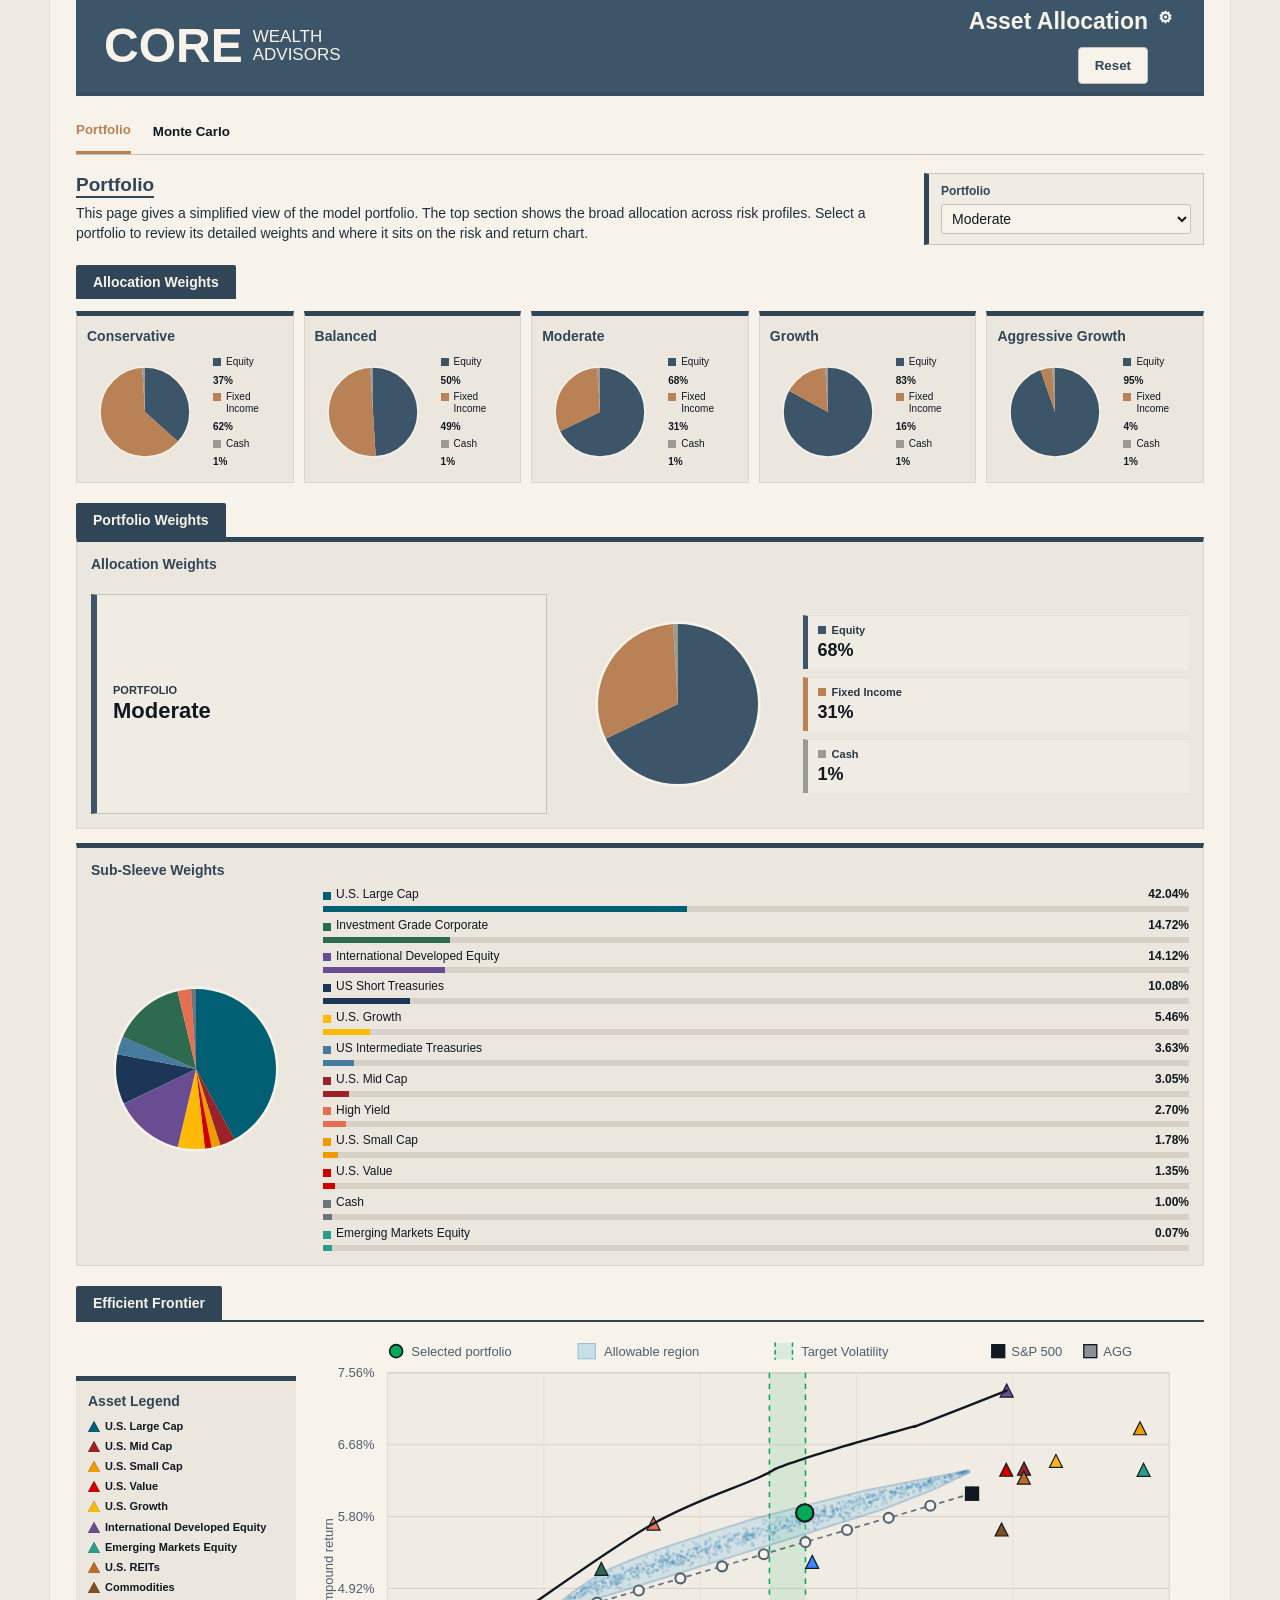
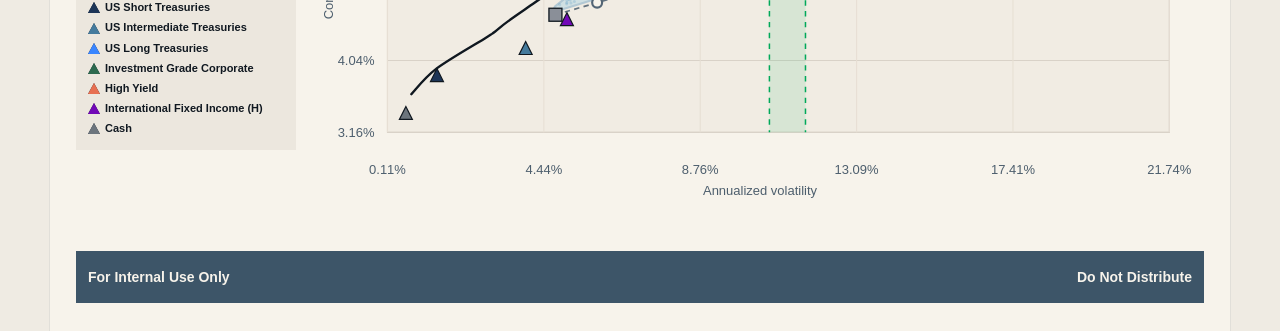
==== commit 4dcddc6d: "Add files via upload" ====
--- a/web/index.html
+++ b/web/index.html
@@ -1,352 +1,308 @@
-<!doctype html>
-<html lang="en">
-  <head>
-    <meta charset="utf-8" />
-    <meta name="viewport" content="width=device-width, initial-scale=1" />
-    <title>Portfolio Allocation</title>
-<<<<<<< HEAD
-    <link rel="stylesheet" href="./styles.css?v=20260814-hide-fund-tab" />
-=======
-    <link rel="stylesheet" href="./styles.css?v=20260817-pe-screenshot" />
->>>>>>> 8616234 (Update overall allocation valuation chart)
-  </head>
-  <body data-view-mode="client">
-    <div class="shell">
-      <header class="masthead">
-        <div class="brand">
-          <div class="core-mark">CORE</div>
-          <div class="brand-sub">WEALTH<br />ADVISORS</div>
-        </div>
-        <div class="title-block">
-          <h1>Asset Allocation</h1>
-          <div class="model-actions">
-            <div class="view-mode-control">
-              <button type="button" class="settings-button" aria-label="View settings">&#9881;</button>
-              <label>
-                View
-                <select id="viewModeSelect">
-                  <option value="advisor">Advisor</option>
-                  <option value="client" selected>Client</option>
-                </select>
-              </label>
-            </div>
-            <button id="resetModel" class="secondary">Reset</button>
-          </div>
-        </div>
-      </header>
-
-      <div class="nav-row">
-        <nav class="tabs" aria-label="Model pages">
-<<<<<<< HEAD
-          <button class="tab" data-tab="results" data-view-tab="advisor">Overview</button>
-=======
-          <button class="tab" data-tab="overallAllocation" data-view-tab="advisor">Overall Allocation</button>
->>>>>>> 8616234 (Update overall allocation valuation chart)
-          <button class="tab" data-tab="assets" data-view-tab="advisor">Asset Assumptions</button>
-          <button class="tab" data-tab="profiles" data-view-tab="advisor">Model Constraints</button>
-          <button class="tab" data-tab="mvo" data-view-tab="advisor">Portfolio Optimization</button>
-          <button class="tab" data-tab="monteCarlo" data-view-tab="advisor">Monte Carlo</button>
-          <button class="tab active" data-tab="clientPortfolio" data-view-tab="client">Portfolio</button>
-          <button class="tab" data-tab="monteCarlo" data-view-tab="client">Monte Carlo</button>
-        </nav>
-      </div>
-
-      <main>
-        <section id="results" class="page">
-          <div class="toolbar">
-            <div>
-              <h2>Overview</h2>
-<<<<<<< HEAD
-              <p>Category allocation and sub-sleeve allocation by profile.</p>
-=======
-              <p>Review the model allocations across each risk profile. The allocation view shows the broad equity, fixed income, alternatives, and cash split. The sub-sleeve view shows how each portfolio is allocated across the underlying asset categories.</p>
->>>>>>> 8616234 (Update overall allocation valuation chart)
-            </div>
-          </div>
-          <div class="dashboard-tabs" aria-label="Dashboard tables">
-            <button class="dashboard-tab active" data-dashboard-tab="allocationWeights">Allocation Weights</button>
-            <button class="dashboard-tab" data-dashboard-tab="subSleeveWeights">Sub-Sleeve Weights</button>
-          </div>
-          <div class="panel">
-            <div id="allocationWeights" class="dashboard-panel active">
-              <div class="panel-title">Allocation Weights</div>
-              <div id="allocationPieCharts" class="pie-grid allocation-pie-grid"></div>
-              <div class="table-wrap">
-                <table id="allocationWeightsTable"></table>
-              </div>
-            </div>
-            <div id="subSleeveWeights" class="dashboard-panel">
-              <div class="panel-title">Sub-Sleeve Weights</div>
-              <div id="sleevePieCharts" class="pie-grid sleeve-pie-grid"></div>
-              <div class="table-wrap">
-                <table id="weightsTable"></table>
-              </div>
-            </div>
-          </div>
-        </section>
-
-
-        <section id="overallAllocation" class="page">
-          <div class="toolbar">
-            <div>
-              <h2>Overall Allocation</h2>
-              <p>This page looks only at the broad stock and bond decision. It uses blended equity and fixed income assumptions to estimate the closest mix to each benchmark volatility target. The Market P/E setting adjusts those benchmark volatility targets higher or lower based on whether valuations are below, near, or above the long-term range.</p>
-            </div>
-            <div class="select-control compact market-pe-control">
-              <div class="market-pe-label-row">
-                <label for="overallVolatilityCaseSelect">Market P/E</label>
-                <button type="button" id="togglePeChart" class="icon-toggle" aria-expanded="false" aria-label="Show Market P/E chart">+</button>
-              </div>
-              <div class="market-pe-row">
-                <select id="overallVolatilityCaseSelect"></select>
-              </div>
-            </div>
-          </div>
-          <div id="peValuationPanel" class="panel pe-valuation-panel collapsed">
-            <div class="panel-title">S&amp;P 500 Valuation Measures</div>
-            <div id="peValuationChart" class="pe-valuation-chart"></div>
-          </div>
-          <div class="panel">
-            <div class="panel-title">Broad Risk/Return Map</div>
-            <div id="overallAllocationChart" class="frontier-chart"><p class="frontier-note">Calculating broad allocation...</p></div>
-          </div>
-          <div class="panel">
-            <div class="panel-title">Allocation Weights</div>
-            <div id="overallAllocationCards" class="overall-allocation-cards"></div>
-          </div>
-        </section>
-
-        <section id="profiles" class="page">
-          <div class="toolbar">
-            <div>
-              <h2>Model Constraints</h2>
-<<<<<<< HEAD
-              <p>Select the volatility case and review allocation constraints.</p>
-            </div>
-          </div>
-          <div id="volatilityControl" class="anchor-control"></div>
-          <div class="panel">
-=======
-              <p>Use this page to review the market case and the allocation ranges used by the model. These constraints define the allowable universe the optimizer can choose from. Changing these settings will affect the optimized portfolios and the allowable region shown in the charts.</p>
-            </div>
-          </div>
-          <div id="volatilityControl" class="anchor-control"></div>
-          <div class="panel">
->>>>>>> 8616234 (Update overall allocation valuation chart)
-            <div id="subAllocationConstraints" class="profile-panel active">
-              <div class="constraint-panel-header">
-                <div class="panel-title">Allocation Constraints</div>
-                <div class="select-control compact">
-                  <label for="subAllocationPresetSelect">Allocation Set</label>
-                  <select id="subAllocationPresetSelect">
-                    <option value="CORE">CORE</option>
-                    <option value="Unconstrained">Unconstrained</option>
-                  </select>
-                </div>
-              </div>
-              <div class="table-wrap">
-                <table id="subConstraintsTable"></table>
-              </div>
-            </div>
-            <div id="allocationConstraints" class="profile-panel active">
-              <div class="constraint-panel-header">
-                <div class="panel-title">Overall Allocation Constraints</div>
-                <div class="select-control compact">
-                  <label for="allocationPresetSelect">Allocation Set</label>
-                  <select id="allocationPresetSelect">
-                    <option value="CORE">CORE</option>
-                    <option value="Unconstrained">Unconstrained</option>
-                  </select>
-                </div>
-              </div>
-              <div class="table-wrap">
-                <table id="profilesTable"></table>
-              </div>
-            </div>
-          </div>
-        </section>
-
-        <section id="assets" class="page">
-          <div class="toolbar">
-            <div>
-              <h2>Asset Assumptions</h2>
-<<<<<<< HEAD
-              <p>Review return and volatility assumptions. Sleeve range constraints are managed on the Model Constraints page.</p>
-=======
-              <p>Use this page to review the capital market assumptions used by the model. The selected assumption set changes the return and volatility inputs across the app. The comparison table shows how each provider differs before the CORE average is applied.</p>
->>>>>>> 8616234 (Update overall allocation valuation chart)
-            </div>
-            <div class="select-control">
-              <label for="assumptionSetSelect">Assumption Set</label>
-              <select id="assumptionSetSelect">
-                <option value="CORE" selected>CORE</option>
-              </select>
-            </div>
-          </div>
-          <div class="table-wrap">
-            <table id="assetsTable"></table>
-          </div>
-          <div class="panel">
-            <div class="panel-title">Asset Assumption Comparison</div>
-            <div class="table-wrap assumption-comparison-wrap">
-              <table id="assetComparisonTable" class="assumption-comparison-table"></table>
-            </div>
-          </div>
-        </section>
-
-        <section id="fundModels" class="page">
-          <div class="toolbar">
-            <div>
-              <h2>ETF/Fund Models</h2>
-<<<<<<< HEAD
-              <p>Fund-level portfolio weights translated from the optimized allocation and sub-sleeve outputs.</p>
-=======
-              <p>This page translates model allocations into fund-level weights. It uses the fund mapping file to connect each ETF or mutual fund to the model asset categories. The output is intended to show how an optimized portfolio could be implemented with actual positions.</p>
->>>>>>> 8616234 (Update overall allocation valuation chart)
-            </div>
-          </div>
-          <div class="dashboard-tabs" aria-label="ETF and fund providers">
-            <button class="fund-tab active" data-fund-provider="Fidelity">Fidelity</button>
-            <button class="fund-tab" data-fund-provider="Schwab">Schwab</button>
-          </div>
-          <div class="panel">
-            <div id="fundModelContent"></div>
-            <div id="fundModelPrintContent" class="print-only"></div>
-          </div>
-        </section>
-
-        <section id="mvo" class="page">
-          <div class="toolbar">
-            <div>
-              <h2>Portfolio Optimization</h2>
-<<<<<<< HEAD
-              <p>Constrained mean-variance optimization by portfolio, shown against the no-shorting efficient frontier.</p>
-=======
-              <p>This page shows the full portfolio optimization using the current assumptions and constraints. The chart compares the selected portfolio to the efficient frontier, benchmark points, and allowable region. The portfolio weights below the chart show the optimized allocation and sub-sleeve mix.</p>
->>>>>>> 8616234 (Update overall allocation valuation chart)
-            </div>
-            <div class="select-control">
-              <label for="mvoProfileSelect">Portfolio</label>
-              <select id="mvoProfileSelect"></select>
-            </div>
-          </div>
-          <div class="mvo-selector-row">
-            <div class="mvo-selected-card" id="mvoSelectedStatus">
-              <span>Selected:</span>
-              <strong>Loading</strong>
-              <em>Checking ranges...</em>
-            </div>
-          </div>
-          <div class="frontier-layout">
-            <div class="panel">
-              <div class="panel-title">Efficient Frontier</div>
-              <div id="frontierChart" class="frontier-chart"><p class="frontier-note">Calculating efficient frontier...</p></div>
-            </div>
-            <div class="panel">
-              <div class="panel-title">Portfolio Weights</div>
-              <div id="mvoWeightCharts" class="mvo-weight-charts">
-                <p class="frontier-note">Calculating weights...</p>
-              </div>
-            </div>
-            <div id="mvoConstraints"></div>
-          </div>
-        </section>
-
-        <section id="monteCarlo" class="page">
-          <div class="toolbar">
-            <div>
-              <h2>Monte Carlo</h2>
-<<<<<<< HEAD
-              <p>Five-year simulated portfolio performance compared with S&amp;P 500 and AGG reference benchmarks.</p>
-=======
-              <p>This page shows one hypothetical five-year return path based on the selected scenario number. The simulation uses the current return, volatility, and correlation assumptions. You can change the portfolio or scenario to compare how different risk profiles behave under the same market path.</p>
->>>>>>> 8616234 (Update overall allocation valuation chart)
-            </div>
-            <div class="select-control">
-              <label for="mcProfileSelect">Portfolio</label>
-              <select id="mcProfileSelect"></select>
-            </div>
-            <div class="select-control compact">
-              <label for="mcScenarioSeed">Scenario</label>
-              <input id="mcScenarioSeed" type="number" min="1" step="1" value="100" />
-            </div>
-          </div>
-          <div class="panel">
-            <div class="panel-title">Hypothetical Annual Return Scenario</div>
-            <div id="monteCarloChart" class="monte-carlo-chart"><p class="frontier-note">Calculating simulation...</p></div>
-          </div>
-          <div class="panel">
-            <div class="panel-title">Sub-Sleeve Annual Time-Weighted Return Path</div>
-            <div class="asset-toggle-actions">
-              <button type="button" id="selectAllMcAssets">Select All</button>
-              <button type="button" id="deselectAllMcAssets">Deselect All</button>
-            </div>
-            <div id="monteCarloAssetToggles" class="asset-toggle-grid"></div>
-            <div id="monteCarloAssetsChart" class="monte-carlo-chart"><p class="frontier-note">Calculating simulation...</p></div>
-          </div>
-          <div class="panel">
-            <div class="panel-title">Sub-Sleeve Five-Year CAGR</div>
-            <div id="monteCarloAssetBarsChart" class="monte-carlo-chart"><p class="frontier-note">Calculating simulation...</p></div>
-          </div>
-        </section>
-
-        <section id="clientPortfolio" class="page active">
-          <div class="toolbar">
-            <div>
-              <h2>Portfolio</h2>
-<<<<<<< HEAD
-              <p>Portfolio allocation and optimized asset mix by risk profile.</p>
-=======
-              <p>This page gives a simplified view of the model portfolio. The top section shows the broad allocation across risk profiles. Select a portfolio to review its detailed weights and where it sits on the risk and return chart.</p>
->>>>>>> 8616234 (Update overall allocation valuation chart)
-            </div>
-            <div class="select-control client-portfolio-controls">
-              <div class="control-field">
-                <label for="clientProfileSelect">Portfolio</label>
-                <select id="clientProfileSelect"></select>
-              </div>
-            </div>
-          </div>
-          <div class="panel">
-            <div class="panel-title">Allocation Weights</div>
-            <div id="clientAllocationPieCharts" class="pie-grid allocation-pie-grid"></div>
-          </div>
-          <div class="panel">
-            <div class="panel-title">Portfolio Weights</div>
-            <div id="clientWeightCharts" class="mvo-weight-charts"></div>
-          </div>
-          <div class="panel">
-            <div class="panel-title">Efficient Frontier</div>
-            <div id="clientFrontierChart" class="frontier-chart"><p class="frontier-note">Calculating efficient frontier...</p></div>
-          </div>
-        </section>
-
-      </main>
-
-      <footer>
-        <span>For Internal Use Only</span>
-        <span>Do Not Distribute</span>
-      </footer>
-    </div>
-<<<<<<< HEAD
-    <script src="./app.js?v=20260814-hide-fund-tab"></script>
-=======
-    <script src="./app.js?v=20260817-pe-screenshot"></script>
->>>>>>> 8616234 (Update overall allocation valuation chart)
-  </body>
-</html>
-
-
-
-
-
-
-
-
-
-
-
-
-
-
-
+<!doctype html>
+<html lang="en">
+  <head>
+    <meta charset="utf-8" />
+    <meta name="viewport" content="width=device-width, initial-scale=1" />
+    <title>Portfolio Allocation</title>
+    <link rel="stylesheet" href="./styles.css?v=20260817-pe-screenshot" />
+  </head>
+  <body data-view-mode="client">
+    <div class="shell">
+      <header class="masthead">
+        <div class="brand">
+          <div class="core-mark">CORE</div>
+          <div class="brand-sub">WEALTH<br />ADVISORS</div>
+        </div>
+        <div class="title-block">
+          <h1>Asset Allocation</h1>
+          <div class="model-actions">
+            <div class="view-mode-control">
+              <button type="button" class="settings-button" aria-label="View settings">&#9881;</button>
+              <label>
+                View
+                <select id="viewModeSelect">
+                  <option value="advisor">Advisor</option>
+                  <option value="client" selected>Client</option>
+                </select>
+              </label>
+            </div>
+            <button id="resetModel" class="secondary">Reset</button>
+          </div>
+        </div>
+      </header>
+
+      <div class="nav-row">
+        <nav class="tabs" aria-label="Model pages">
+          <button class="tab" data-tab="overallAllocation" data-view-tab="advisor">Overall Allocation</button>
+          <button class="tab" data-tab="assets" data-view-tab="advisor">Asset Assumptions</button>
+          <button class="tab" data-tab="profiles" data-view-tab="advisor">Model Constraints</button>
+          <button class="tab" data-tab="mvo" data-view-tab="advisor">Portfolio Optimization</button>
+          <button class="tab" data-tab="monteCarlo" data-view-tab="advisor">Monte Carlo</button>
+          <button class="tab active" data-tab="clientPortfolio" data-view-tab="client">Portfolio</button>
+          <button class="tab" data-tab="monteCarlo" data-view-tab="client">Monte Carlo</button>
+        </nav>
+      </div>
+
+      <main>
+        <section id="results" class="page">
+          <div class="toolbar">
+            <div>
+              <h2>Overview</h2>
+              <p>Review the model allocations across each risk profile. The allocation view shows the broad equity, fixed income, alternatives, and cash split. The sub-sleeve view shows how each portfolio is allocated across the underlying asset categories.</p>
+            </div>
+          </div>
+          <div class="dashboard-tabs" aria-label="Dashboard tables">
+            <button class="dashboard-tab active" data-dashboard-tab="allocationWeights">Allocation Weights</button>
+            <button class="dashboard-tab" data-dashboard-tab="subSleeveWeights">Sub-Sleeve Weights</button>
+          </div>
+          <div class="panel">
+            <div id="allocationWeights" class="dashboard-panel active">
+              <div class="panel-title">Allocation Weights</div>
+              <div id="allocationPieCharts" class="pie-grid allocation-pie-grid"></div>
+              <div class="table-wrap">
+                <table id="allocationWeightsTable"></table>
+              </div>
+            </div>
+            <div id="subSleeveWeights" class="dashboard-panel">
+              <div class="panel-title">Sub-Sleeve Weights</div>
+              <div id="sleevePieCharts" class="pie-grid sleeve-pie-grid"></div>
+              <div class="table-wrap">
+                <table id="weightsTable"></table>
+              </div>
+            </div>
+          </div>
+        </section>
+
+
+        <section id="overallAllocation" class="page">
+          <div class="toolbar">
+            <div>
+              <h2>Overall Allocation</h2>
+              <p>This page looks only at the broad stock and bond decision. It uses blended equity and fixed income assumptions to estimate the closest mix to each benchmark volatility target. The Market P/E setting adjusts those benchmark volatility targets higher or lower based on whether valuations are below, near, or above the long-term range.</p>
+            </div>
+            <div class="select-control compact market-pe-control">
+              <div class="market-pe-label-row">
+                <label for="overallVolatilityCaseSelect">Market P/E</label>
+                <button type="button" id="togglePeChart" class="icon-toggle" aria-expanded="false" aria-label="Show Market P/E chart">+</button>
+              </div>
+              <div class="market-pe-row">
+                <select id="overallVolatilityCaseSelect"></select>
+              </div>
+            </div>
+          </div>
+          <div id="peValuationPanel" class="panel pe-valuation-panel collapsed">
+            <div class="panel-title">S&amp;P 500 Valuation Measures</div>
+            <div id="peValuationChart" class="pe-valuation-chart"></div>
+          </div>
+          <div class="panel">
+            <div class="panel-title">Broad Risk/Return Map</div>
+            <div id="overallAllocationChart" class="frontier-chart"><p class="frontier-note">Calculating broad allocation...</p></div>
+          </div>
+          <div class="panel">
+            <div class="panel-title">Allocation Weights</div>
+            <div id="overallAllocationCards" class="overall-allocation-cards"></div>
+          </div>
+        </section>
+
+        <section id="profiles" class="page">
+          <div class="toolbar">
+            <div>
+              <h2>Model Constraints</h2>
+              <p>Use this page to review the market case and the allocation ranges used by the model. These constraints define the allowable universe the optimizer can choose from. Changing these settings will affect the optimized portfolios and the allowable region shown in the charts.</p>
+            </div>
+          </div>
+          <div id="volatilityControl" class="anchor-control"></div>
+          <div class="panel">
+            <div id="subAllocationConstraints" class="profile-panel active">
+              <div class="constraint-panel-header">
+                <div class="panel-title">Allocation Constraints</div>
+                <div class="select-control compact">
+                  <label for="subAllocationPresetSelect">Allocation Set</label>
+                  <select id="subAllocationPresetSelect">
+                    <option value="CORE">CORE</option>
+                    <option value="Unconstrained">Unconstrained</option>
+                  </select>
+                </div>
+              </div>
+              <div class="table-wrap">
+                <table id="subConstraintsTable"></table>
+              </div>
+            </div>
+            <div id="allocationConstraints" class="profile-panel active">
+              <div class="constraint-panel-header">
+                <div class="panel-title">Overall Allocation Constraints</div>
+                <div class="select-control compact">
+                  <label for="allocationPresetSelect">Allocation Set</label>
+                  <select id="allocationPresetSelect">
+                    <option value="CORE">CORE</option>
+                    <option value="Unconstrained">Unconstrained</option>
+                  </select>
+                </div>
+              </div>
+              <div class="table-wrap">
+                <table id="profilesTable"></table>
+              </div>
+            </div>
+          </div>
+        </section>
+
+        <section id="assets" class="page">
+          <div class="toolbar">
+            <div>
+              <h2>Asset Assumptions</h2>
+              <p>Use this page to review the capital market assumptions used by the model. The selected assumption set changes the return and volatility inputs across the app. The comparison table shows how each provider differs before the CORE average is applied.</p>
+            </div>
+            <div class="select-control">
+              <label for="assumptionSetSelect">Assumption Set</label>
+              <select id="assumptionSetSelect">
+                <option value="CORE" selected>CORE</option>
+              </select>
+            </div>
+          </div>
+          <div class="table-wrap">
+            <table id="assetsTable"></table>
+          </div>
+          <div class="panel">
+            <div class="panel-title">Asset Assumption Comparison</div>
+            <div class="table-wrap assumption-comparison-wrap">
+              <table id="assetComparisonTable" class="assumption-comparison-table"></table>
+            </div>
+          </div>
+        </section>
+
+        <section id="fundModels" class="page">
+          <div class="toolbar">
+            <div>
+              <h2>ETF/Fund Models</h2>
+              <p>This page translates model allocations into fund-level weights. It uses the fund mapping file to connect each ETF or mutual fund to the model asset categories. The output is intended to show how an optimized portfolio could be implemented with actual positions.</p>
+            </div>
+          </div>
+          <div class="dashboard-tabs" aria-label="ETF and fund providers">
+            <button class="fund-tab active" data-fund-provider="Fidelity">Fidelity</button>
+            <button class="fund-tab" data-fund-provider="Schwab">Schwab</button>
+          </div>
+          <div class="panel">
+            <div id="fundModelContent"></div>
+            <div id="fundModelPrintContent" class="print-only"></div>
+          </div>
+        </section>
+
+        <section id="mvo" class="page">
+          <div class="toolbar">
+            <div>
+              <h2>Portfolio Optimization</h2>
+              <p>This page shows the full portfolio optimization using the current assumptions and constraints. The chart compares the selected portfolio to the efficient frontier, benchmark points, and allowable region. The portfolio weights below the chart show the optimized allocation and sub-sleeve mix.</p>
+            </div>
+            <div class="select-control">
+              <label for="mvoProfileSelect">Portfolio</label>
+              <select id="mvoProfileSelect"></select>
+            </div>
+          </div>
+          <div class="mvo-selector-row">
+            <div class="mvo-selected-card" id="mvoSelectedStatus">
+              <span>Selected:</span>
+              <strong>Loading</strong>
+              <em>Checking ranges...</em>
+            </div>
+          </div>
+          <div class="frontier-layout">
+            <div class="panel">
+              <div class="panel-title">Efficient Frontier</div>
+              <div id="frontierChart" class="frontier-chart"><p class="frontier-note">Calculating efficient frontier...</p></div>
+            </div>
+            <div class="panel">
+              <div class="panel-title">Portfolio Weights</div>
+              <div id="mvoWeightCharts" class="mvo-weight-charts">
+                <p class="frontier-note">Calculating weights...</p>
+              </div>
+            </div>
+            <div id="mvoConstraints"></div>
+          </div>
+        </section>
+
+        <section id="monteCarlo" class="page">
+          <div class="toolbar">
+            <div>
+              <h2>Monte Carlo</h2>
+              <p>This page shows one hypothetical five-year return path based on the selected scenario number. The simulation uses the current return, volatility, and correlation assumptions. You can change the portfolio or scenario to compare how different risk profiles behave under the same market path.</p>
+            </div>
+            <div class="select-control">
+              <label for="mcProfileSelect">Portfolio</label>
+              <select id="mcProfileSelect"></select>
+            </div>
+            <div class="select-control compact">
+              <label for="mcScenarioSeed">Scenario</label>
+              <input id="mcScenarioSeed" type="number" min="1" step="1" value="100" />
+            </div>
+          </div>
+          <div class="panel">
+            <div class="panel-title">Hypothetical Annual Return Scenario</div>
+            <div id="monteCarloChart" class="monte-carlo-chart"><p class="frontier-note">Calculating simulation...</p></div>
+          </div>
+          <div class="panel">
+            <div class="panel-title">Sub-Sleeve Annual Time-Weighted Return Path</div>
+            <div class="asset-toggle-actions">
+              <button type="button" id="selectAllMcAssets">Select All</button>
+              <button type="button" id="deselectAllMcAssets">Deselect All</button>
+            </div>
+            <div id="monteCarloAssetToggles" class="asset-toggle-grid"></div>
+            <div id="monteCarloAssetsChart" class="monte-carlo-chart"><p class="frontier-note">Calculating simulation...</p></div>
+          </div>
+          <div class="panel">
+            <div class="panel-title">Sub-Sleeve Five-Year CAGR</div>
+            <div id="monteCarloAssetBarsChart" class="monte-carlo-chart"><p class="frontier-note">Calculating simulation...</p></div>
+          </div>
+        </section>
+
+        <section id="clientPortfolio" class="page active">
+          <div class="toolbar">
+            <div>
+              <h2>Portfolio</h2>
+              <p>This page gives a simplified view of the model portfolio. The top section shows the broad allocation across risk profiles. Select a portfolio to review its detailed weights and where it sits on the risk and return chart.</p>
+            </div>
+            <div class="select-control client-portfolio-controls">
+              <div class="control-field">
+                <label for="clientProfileSelect">Portfolio</label>
+                <select id="clientProfileSelect"></select>
+              </div>
+            </div>
+          </div>
+          <div class="panel">
+            <div class="panel-title">Allocation Weights</div>
+            <div id="clientAllocationPieCharts" class="pie-grid allocation-pie-grid"></div>
+          </div>
+          <div class="panel">
+            <div class="panel-title">Portfolio Weights</div>
+            <div id="clientWeightCharts" class="mvo-weight-charts"></div>
+          </div>
+          <div class="panel">
+            <div class="panel-title">Efficient Frontier</div>
+            <div id="clientFrontierChart" class="frontier-chart"><p class="frontier-note">Calculating efficient frontier...</p></div>
+          </div>
+        </section>
+
+      </main>
+
+      <footer>
+        <span>For Internal Use Only</span>
+        <span>Do Not Distribute</span>
+      </footer>
+    </div>
+    <script src="./app.js?v=20260817-pe-screenshot"></script>
+  </body>
+</html>
+
+
+
+
+
+
+
+
+
+
+
+
+
+
+
--- a/web/styles.css
+++ b/web/styles.css
@@ -1860,8 +1860,6 @@
     font-size: 10px;
   }
 }
-<<<<<<< HEAD
-=======
 
 .overall-allocation-summary {
   display: grid;
@@ -2078,4 +2076,3 @@
   font-size: 13px;
   font-weight: 700;
 }
->>>>>>> 8616234 (Update overall allocation valuation chart)
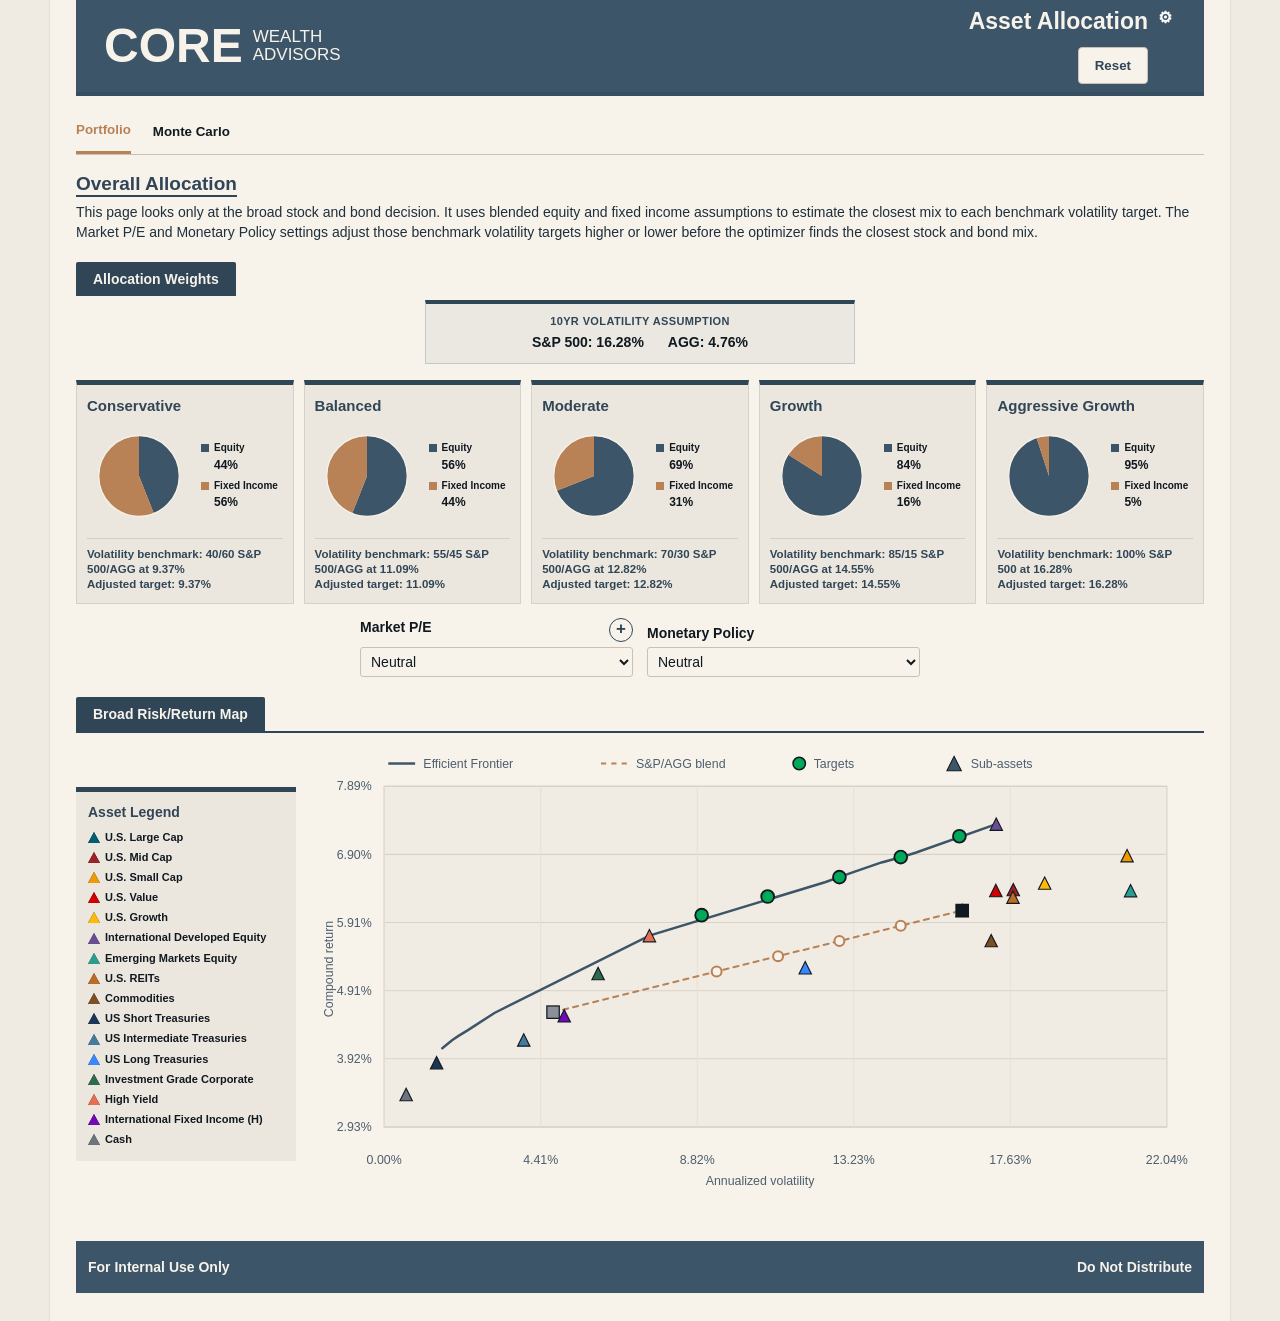
==== commit 58aef368: "Add files via upload" ====
--- a/web/index.html
+++ b/web/index.html
@@ -4,7 +4,7 @@
     <meta charset="utf-8" />
     <meta name="viewport" content="width=device-width, initial-scale=1" />
     <title>Portfolio Allocation</title>
-    <link rel="stylesheet" href="./styles.css?v=20260817-pe-screenshot" />
+    <link rel="stylesheet" href="./styles.css?v=20260818-mc-seed-75" />
   </head>
   <body data-view-mode="client">
     <div class="shell">
@@ -78,17 +78,23 @@
           <div class="toolbar">
             <div>
               <h2>Overall Allocation</h2>
-              <p>This page looks only at the broad stock and bond decision. It uses blended equity and fixed income assumptions to estimate the closest mix to each benchmark volatility target. The Market P/E setting adjusts those benchmark volatility targets higher or lower based on whether valuations are below, near, or above the long-term range.</p>
-            </div>
-            <div class="select-control compact market-pe-control">
-              <div class="market-pe-label-row">
-                <label for="overallVolatilityCaseSelect">Market P/E</label>
-                <button type="button" id="togglePeChart" class="icon-toggle" aria-expanded="false" aria-label="Show Market P/E chart">+</button>
-              </div>
-              <div class="market-pe-row">
-                <select id="overallVolatilityCaseSelect"></select>
-              </div>
-            </div>
+              <p>This page looks only at the broad stock and bond decision. It uses blended equity and fixed income assumptions to estimate the closest mix to each benchmark volatility target. The Market P/E and Monetary Policy settings adjust those benchmark volatility targets higher or lower before the optimizer finds the closest stock and bond mix.</p>
+            </div>
+            <div class="overall-adjustment-controls">
+              <div class="select-control compact market-pe-control">
+                <div class="market-pe-label-row">
+                  <label for="overallVolatilityCaseSelect">Market P/E</label>
+                  <button type="button" id="togglePeChart" class="icon-toggle" aria-expanded="false" aria-label="Show Market P/E chart">+</button>
+                </div>
+                <div class="market-pe-row">
+                  <select id="overallVolatilityCaseSelect"></select>
+                </div>
+              </div>
+              <div class="select-control compact">
+                <label for="overallInterestRateSelect">Monetary Policy</label>
+                <select id="overallInterestRateSelect"></select>
+              </div>
+            </div>
           </div>
           <div id="peValuationPanel" class="panel pe-valuation-panel collapsed">
             <div class="panel-title">S&amp;P 500 Valuation Measures</div>
@@ -254,31 +260,43 @@
           </div>
         </section>
 
-        <section id="clientPortfolio" class="page active">
-          <div class="toolbar">
-            <div>
-              <h2>Portfolio</h2>
-              <p>This page gives a simplified view of the model portfolio. The top section shows the broad allocation across risk profiles. Select a portfolio to review its detailed weights and where it sits on the risk and return chart.</p>
-            </div>
-            <div class="select-control client-portfolio-controls">
-              <div class="control-field">
-                <label for="clientProfileSelect">Portfolio</label>
-                <select id="clientProfileSelect"></select>
-              </div>
-            </div>
-          </div>
-          <div class="panel">
-            <div class="panel-title">Allocation Weights</div>
-            <div id="clientAllocationPieCharts" class="pie-grid allocation-pie-grid"></div>
-          </div>
-          <div class="panel">
-            <div class="panel-title">Portfolio Weights</div>
-            <div id="clientWeightCharts" class="mvo-weight-charts"></div>
-          </div>
-          <div class="panel">
-            <div class="panel-title">Efficient Frontier</div>
-            <div id="clientFrontierChart" class="frontier-chart"><p class="frontier-note">Calculating efficient frontier...</p></div>
-          </div>
+        <section id="clientPortfolio" class="page active">
+          <div class="toolbar client-portfolio-heading">
+            <div>
+              <h2>Overall Allocation</h2>
+              <p>This page looks only at the broad stock and bond decision. It uses blended equity and fixed income assumptions to estimate the closest mix to each benchmark volatility target. The Market P/E and Monetary Policy settings adjust those benchmark volatility targets higher or lower before the optimizer finds the closest stock and bond mix.</p>
+            </div>
+          </div>
+          <div class="panel">
+            <div class="panel-title">Allocation Weights</div>
+            <div id="clientBenchmarkVolatilityAssumptions" class="benchmark-volatility-strip"></div>
+            <div id="clientAllocationPieCharts" class="overall-allocation-cards"></div>
+          </div>
+          <div class="client-adjustment-row">
+            <div class="overall-adjustment-controls">
+              <div class="select-control compact market-pe-control">
+                <div class="market-pe-label-row">
+                  <label for="clientOverallVolatilityCaseSelect">Market P/E</label>
+                  <button type="button" id="clientTogglePeChart" class="icon-toggle" aria-expanded="false" aria-label="Show Market P/E chart">+</button>
+                </div>
+                <div class="market-pe-row">
+                  <select id="clientOverallVolatilityCaseSelect"></select>
+                </div>
+              </div>
+              <div class="select-control compact">
+                <label for="clientOverallInterestRateSelect">Monetary Policy</label>
+                <select id="clientOverallInterestRateSelect"></select>
+              </div>
+            </div>
+          </div>
+          <div id="clientPeValuationPanel" class="panel pe-valuation-panel collapsed">
+            <div class="panel-title">S&amp;P 500 Valuation Measures</div>
+            <div id="clientPeValuationChart" class="pe-valuation-chart"></div>
+          </div>
+          <div class="panel">
+            <div class="panel-title">Broad Risk/Return Map</div>
+            <div id="clientFrontierChart" class="frontier-chart"><p class="frontier-note">Calculating broad allocation...</p></div>
+          </div>
         </section>
 
       </main>
@@ -288,7 +306,7 @@
         <span>Do Not Distribute</span>
       </footer>
     </div>
-    <script src="./app.js?v=20260817-pe-screenshot"></script>
+    <script src="./app.js?v=20260818-mc-seed-75"></script>
   </body>
 </html>
 
@@ -306,3 +324,27 @@
 
 
 
+
+
+
+
+
+
+
+
+
+
+
+
+
+
+
+
+
+
+
+
+
+
+
+
--- a/web/styles.css
+++ b/web/styles.css
@@ -282,9 +282,24 @@
   padding-top: 18px;
 }
 
-#clientPortfolio .toolbar {
-  align-items: center;
-  margin-bottom: 16px;
+#clientPortfolio .toolbar {
+  align-items: center;
+  margin-bottom: 16px;
+}
+
+#clientPortfolio .client-portfolio-heading {
+  justify-content: flex-start;
+}
+
+.client-adjustment-row {
+  display: flex;
+  justify-content: center;
+  margin: 14px 0 18px;
+}
+
+.client-adjustment-row .overall-adjustment-controls {
+  width: min(560px, 100%);
+  min-width: 0;
 }
 
 .mvo-selector-row {
@@ -1908,6 +1923,47 @@
   margin-top: 10px;
 }
 
+.benchmark-volatility-strip {
+  display: flex;
+  justify-content: center;
+  margin: 4px 0 16px;
+}
+
+.benchmark-vol-card {
+  display: grid;
+  gap: 7px;
+  width: min(430px, 100%);
+  padding: 11px 16px 12px;
+  background: rgba(61, 85, 104, 0.07);
+  border: 1px solid rgba(61, 85, 104, 0.22);
+  border-top: 4px solid var(--core-blue-dark);
+  text-align: center;
+}
+
+.benchmark-vol-card span {
+  color: var(--core-blue-dark);
+  font-size: 11px;
+  font-weight: 900;
+  letter-spacing: 0.035em;
+  line-height: 1.2;
+  text-transform: uppercase;
+}
+
+.benchmark-vol-card strong {
+  color: var(--ink);
+  font-size: 14px;
+  line-height: 1.1;
+  white-space: nowrap;
+}
+
+.benchmark-vol-values {
+  display: flex;
+  align-items: center;
+  justify-content: center;
+  gap: 24px;
+  flex-wrap: wrap;
+}
+
 .overall-allocation-card {
   background: var(--row-alt);
   border: 1px solid rgba(61, 85, 104, 0.14);
@@ -1958,21 +2014,37 @@
   background: var(--pie-color);
 }
 
-.overall-card-legend strong {
-  grid-column: 2;
-  display: block;
-  font-size: 12px;
-  color: var(--ink);
-}
-
-.overall-benchmark-note {
-  margin-top: 10px;
-  padding-top: 8px;
-  border-top: 1px solid rgba(61, 85, 104, 0.16);
-  color: var(--slate-dark);
-  font-size: 10px;
-  font-weight: 800;
-  line-height: 1.25;
+.overall-card-legend strong {
+  grid-column: 2;
+  display: flex;
+  align-items: baseline;
+  gap: 4px;
+  font-size: 12px;
+  color: var(--ink);
+}
+
+.allocation-delta {
+  font-style: normal;
+  font-size: 10px;
+  font-weight: 900;
+}
+
+.allocation-delta.positive {
+  color: #008f4f;
+}
+
+.allocation-delta.negative {
+  color: #b3261e;
+}
+
+.overall-benchmark-note {
+  margin-top: 10px;
+  padding-top: 8px;
+  border-top: 1px solid rgba(61, 85, 104, 0.16);
+  color: var(--slate-dark);
+  font-size: 11.5px;
+  font-weight: 850;
+  line-height: 1.32;
 }
 
 @media (max-width: 1080px) {
@@ -1985,6 +2057,14 @@
   .overall-allocation-cards {
     grid-template-columns: 1fr;
   }
+}
+
+.overall-adjustment-controls {
+  display: grid;
+  grid-template-columns: minmax(210px, 1fr) minmax(210px, 1fr);
+  gap: 14px;
+  align-items: end;
+  min-width: min(480px, 100%);
 }
 
 .market-pe-label-row {
@@ -2076,3 +2156,16 @@
   font-size: 13px;
   font-weight: 700;
 }
+
+@media (max-width: 680px) {
+  .overall-adjustment-controls {
+    grid-template-columns: 1fr;
+    min-width: 0;
+  }
+}
+
+
+
+
+
+
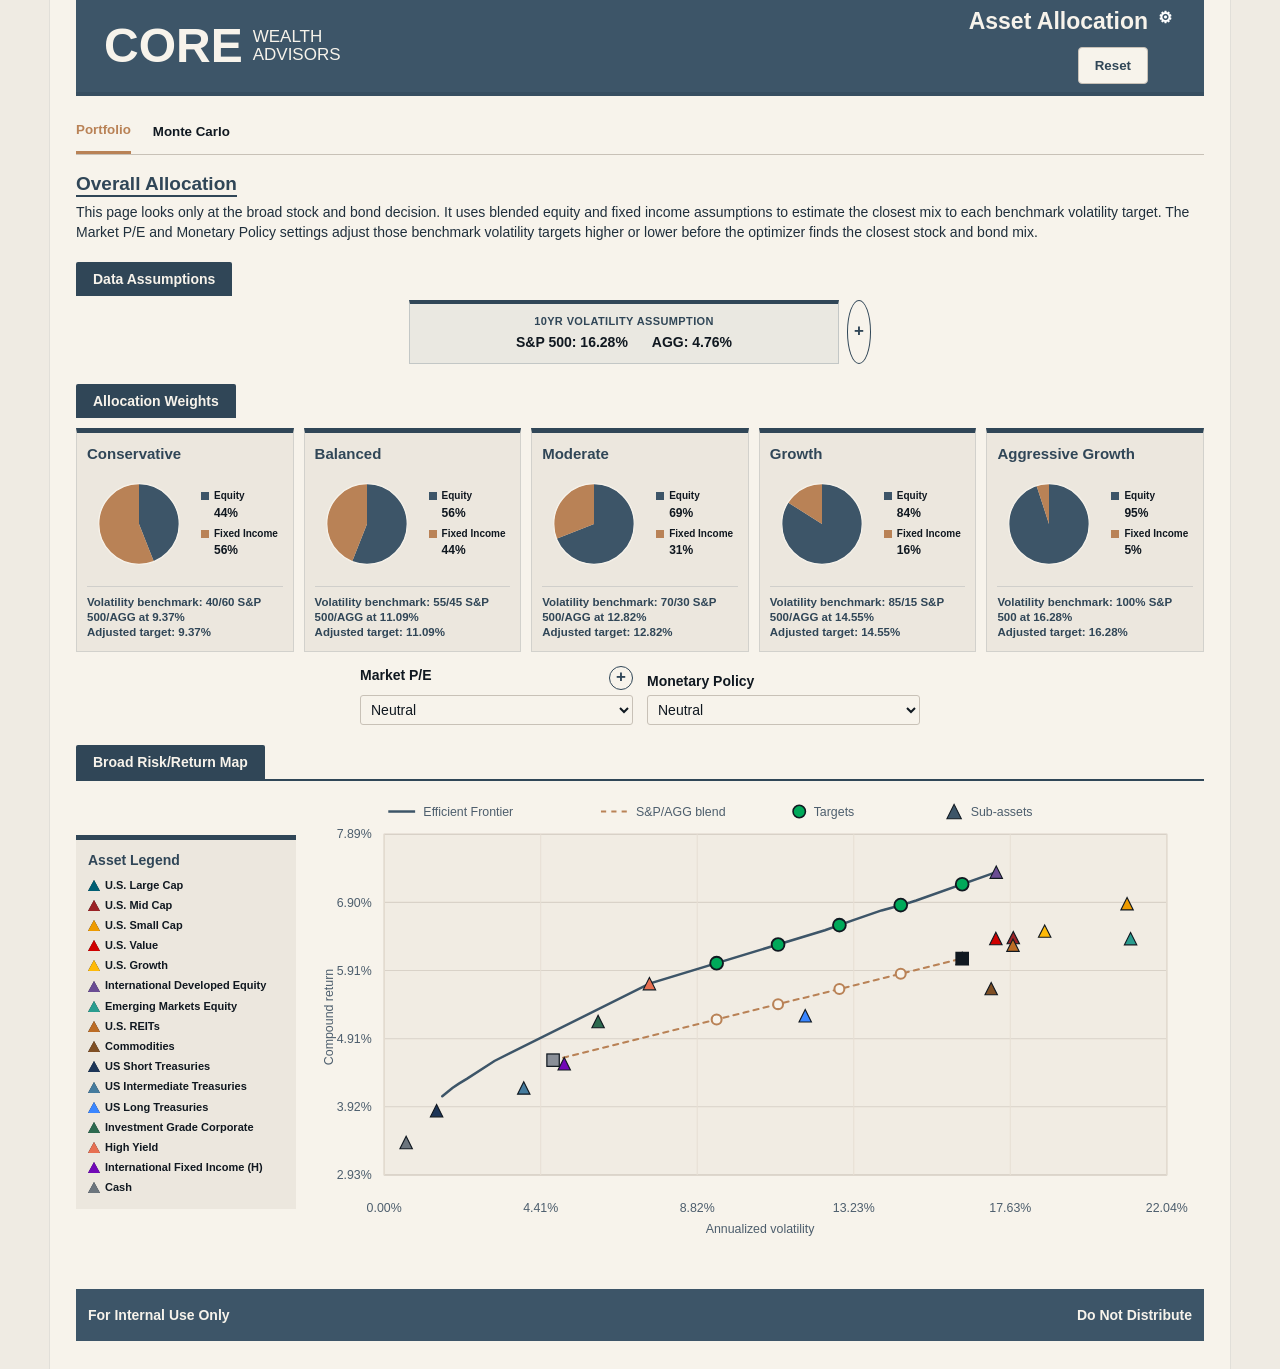
==== commit 7ae75542: "Add files via upload" ====
--- a/web/index.html
+++ b/web/index.html
@@ -4,7 +4,7 @@
     <meta charset="utf-8" />
     <meta name="viewport" content="width=device-width, initial-scale=1" />
     <title>Portfolio Allocation</title>
-    <link rel="stylesheet" href="./styles.css?v=20260818-mc-seed-75" />
+    <link rel="stylesheet" href="./styles.css?v=20260819-clickable-benchmarks" />
   </head>
   <body data-view-mode="client">
     <div class="shell">
@@ -268,8 +268,11 @@
             </div>
           </div>
           <div class="panel">
+            <div class="panel-title">Data Assumptions</div>
+            <div id="clientBenchmarkVolatilityAssumptions" class="benchmark-volatility-strip"></div>
+          </div>
+          <div class="panel">
             <div class="panel-title">Allocation Weights</div>
-            <div id="clientBenchmarkVolatilityAssumptions" class="benchmark-volatility-strip"></div>
             <div id="clientAllocationPieCharts" class="overall-allocation-cards"></div>
           </div>
           <div class="client-adjustment-row">
@@ -306,7 +309,7 @@
         <span>Do Not Distribute</span>
       </footer>
     </div>
-    <script src="./app.js?v=20260818-mc-seed-75"></script>
+    <script src="./app.js?v=20260819-clickable-benchmarks"></script>
   </body>
 </html>
 
--- a/web/styles.css
+++ b/web/styles.css
@@ -1964,7 +1964,75 @@
   flex-wrap: wrap;
 }
 
-.overall-allocation-card {
+
+.benchmark-vol-cluster {
+  display: grid;
+  justify-items: center;
+  gap: 10px;
+  width: min(760px, 100%);
+}
+
+.benchmark-vol-row {
+  display: flex;
+  align-items: stretch;
+  justify-content: center;
+  gap: 8px;
+  width: 100%;
+}
+
+.provider-toggle {
+  align-self: stretch;
+  width: 36px;
+  min-height: 100%;
+  border-color: rgba(61, 85, 104, 0.35);
+  background: var(--core-blue-dark);
+  color: #fff;
+  font-size: 18px;
+  font-weight: 900;
+}
+
+.provider-logo-panel {
+  display: grid;
+  grid-template-columns: repeat(5, minmax(96px, 1fr));
+  gap: 8px;
+  width: 100%;
+  padding: 10px;
+  background: rgba(61, 85, 104, 0.06);
+  border: 1px solid rgba(61, 85, 104, 0.18);
+}
+
+.provider-logo-panel.collapsed {
+  display: none;
+}
+
+.provider-logo-card {
+  display: grid;
+  place-items: center;
+  min-height: 64px;
+  padding: 10px 12px;
+  background: #fff;
+  border: 1px solid rgba(61, 85, 104, 0.18);
+  overflow: hidden;
+}
+
+.provider-logo-card img {
+  display: block;
+  width: 100%;
+  height: 48px;
+  object-fit: contain;
+}
+
+.provider-logo-card.capital-group img {
+  height: 54px;
+}
+
+.provider-logo-card.jpm img {
+  height: 56px;
+}
+
+.provider-logo-card.vanguard img {
+  height: 44px;
+}.overall-allocation-card {
   background: var(--row-alt);
   border: 1px solid rgba(61, 85, 104, 0.14);
   border-top: 5px solid var(--core-blue-dark);
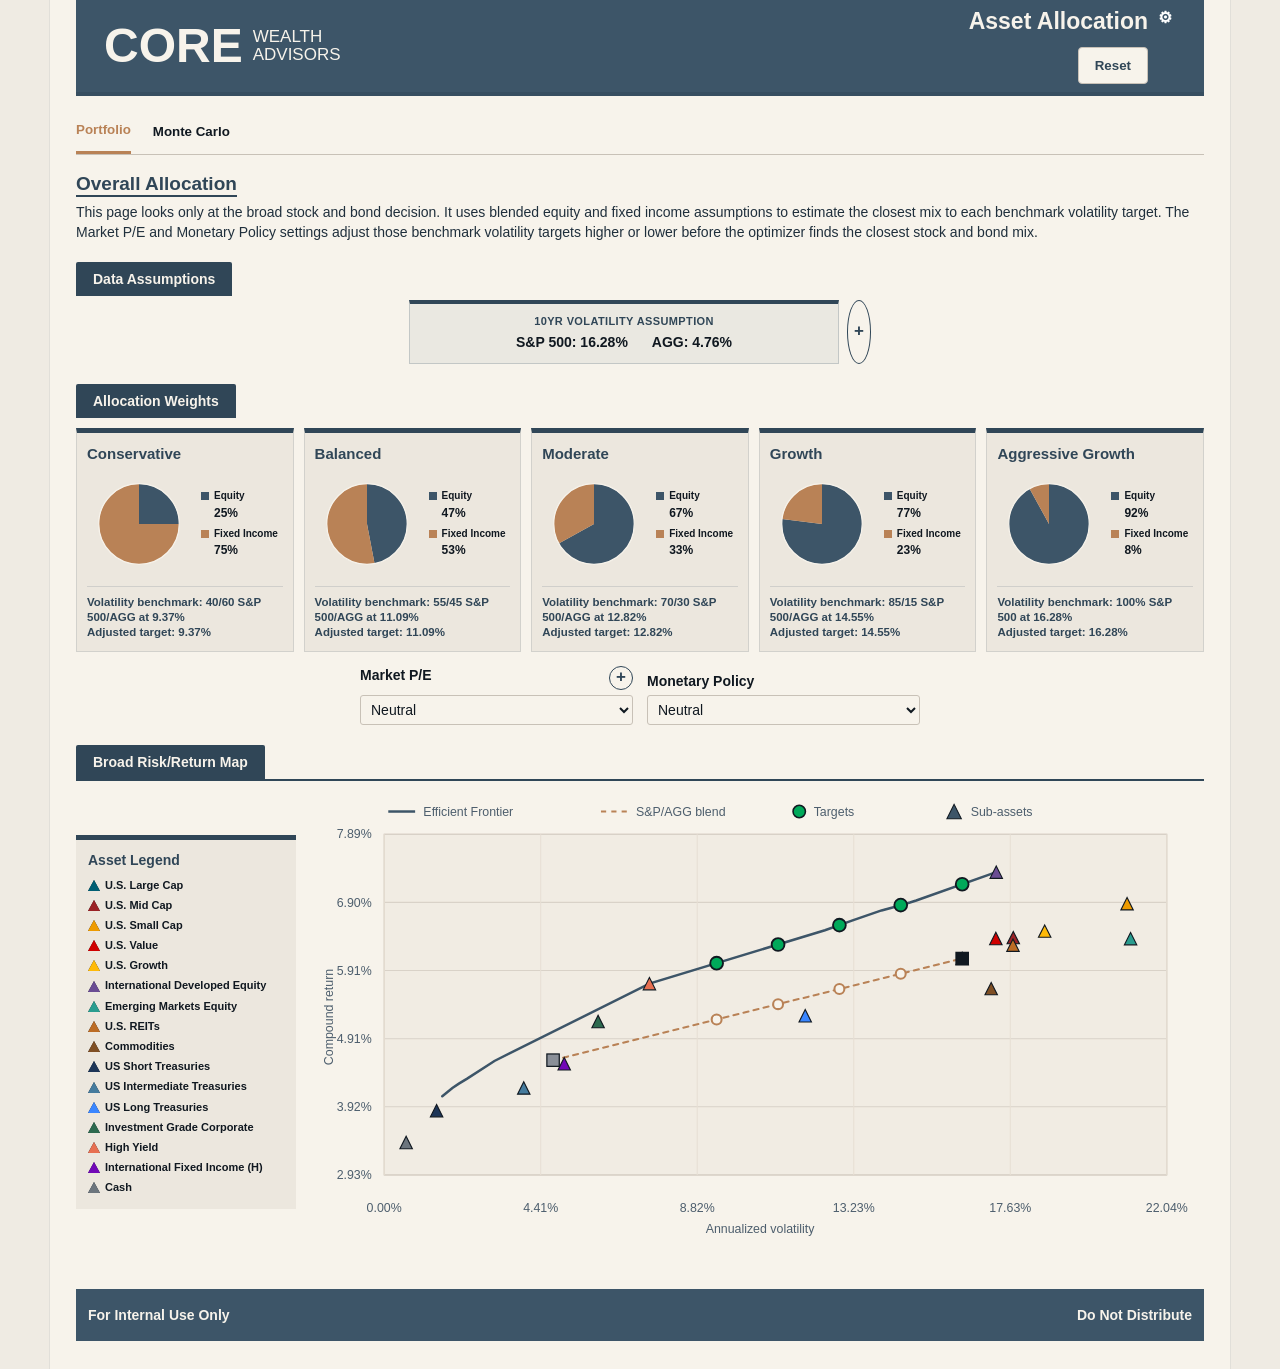
==== commit 5ed89cb0: "Add files via upload" ====
--- a/web/index.html
+++ b/web/index.html
@@ -4,7 +4,7 @@
     <meta charset="utf-8" />
     <meta name="viewport" content="width=device-width, initial-scale=1" />
     <title>Portfolio Allocation</title>
-    <link rel="stylesheet" href="./styles.css?v=20260819-clickable-benchmarks" />
+    <link rel="stylesheet" href="./styles.css?v=20260828-mc-distribution-select-v1" />
   </head>
   <body data-view-mode="client">
     <div class="shell">
@@ -230,22 +230,32 @@
           <div class="toolbar">
             <div>
               <h2>Monte Carlo</h2>
-              <p>This page shows one hypothetical five-year return path based on the selected scenario number. The simulation uses the current return, volatility, and correlation assumptions. You can change the portfolio or scenario to compare how different risk profiles behave under the same market path.</p>
+              <p>This page shows a hypothetical ten-year range of outcomes based on the selected portfolio. The simulation uses the current return and volatility assumptions from the selected allocation. The percentile paths show weaker, median, and stronger potential outcomes across the simulated return paths.</p>
             </div>
             <div class="select-control">
               <label for="mcProfileSelect">Portfolio</label>
               <select id="mcProfileSelect"></select>
             </div>
-            <div class="select-control compact">
-              <label for="mcScenarioSeed">Scenario</label>
-              <input id="mcScenarioSeed" type="number" min="1" step="1" value="100" />
-            </div>
-          </div>
-          <div class="panel">
-            <div class="panel-title">Hypothetical Annual Return Scenario</div>
-            <div id="monteCarloChart" class="monte-carlo-chart"><p class="frontier-note">Calculating simulation...</p></div>
-          </div>
-          <div class="panel">
+            <div class="select-control compact scenario-control">
+              <label for="mcScenarioSeed">Scenario</label>
+              <input id="mcScenarioSeed" type="number" min="1" step="1" value="100" />
+            </div>
+          </div>
+          <div class="panel">
+            <div class="panel-title">Hypothetical Return Range</div>
+            <div id="monteCarloChart" class="monte-carlo-chart"><p class="frontier-note">Calculating simulation...</p></div>
+          </div>
+          <div class="panel client-mc-distribution-panel">
+            <div class="panel-header-row">
+              <div class="panel-title">Return Distribution</div>
+              <div class="select-control compact panel-select-control">
+                <label for="mcDistributionProfileSelect">Portfolio</label>
+                <select id="mcDistributionProfileSelect"></select>
+              </div>
+            </div>
+            <div id="monteCarloDistributionChart" class="monte-carlo-chart"><p class="frontier-note">Calculating distribution...</p></div>
+          </div>
+          <div class="panel mc-sub-sleeve-panel">
             <div class="panel-title">Sub-Sleeve Annual Time-Weighted Return Path</div>
             <div class="asset-toggle-actions">
               <button type="button" id="selectAllMcAssets">Select All</button>
@@ -254,7 +264,7 @@
             <div id="monteCarloAssetToggles" class="asset-toggle-grid"></div>
             <div id="monteCarloAssetsChart" class="monte-carlo-chart"><p class="frontier-note">Calculating simulation...</p></div>
           </div>
-          <div class="panel">
+          <div class="panel mc-sub-sleeve-panel">
             <div class="panel-title">Sub-Sleeve Five-Year CAGR</div>
             <div id="monteCarloAssetBarsChart" class="monte-carlo-chart"><p class="frontier-note">Calculating simulation...</p></div>
           </div>
@@ -309,7 +319,7 @@
         <span>Do Not Distribute</span>
       </footer>
     </div>
-    <script src="./app.js?v=20260819-clickable-benchmarks"></script>
+    <script src="./app.js?v=20260828-mc-distribution-select-v1"></script>
   </body>
 </html>
 
@@ -351,3 +361,11 @@
 
 
 
+
+
+
+
+
+
+
+
--- a/web/styles.css
+++ b/web/styles.css
@@ -2032,7 +2032,9 @@
 
 .provider-logo-card.vanguard img {
   height: 44px;
-}.overall-allocation-card {
+}
+
+.overall-allocation-card {
   background: var(--row-alt);
   border: 1px solid rgba(61, 85, 104, 0.14);
   border-top: 5px solid var(--core-blue-dark);
@@ -2237,3 +2239,225 @@
 
 
 
+
+@media print {
+  @page {
+    size: letter landscape;
+    margin: 0.22in;
+  }
+
+  html,
+  body {
+    width: 11in;
+    min-height: 0;
+    background: var(--surface) !important;
+    overflow: visible !important;
+  }
+
+  body {
+    font-size: 9px;
+  }
+
+  .shell {
+    width: 100%;
+    max-width: none;
+    padding: 0 !important;
+  }
+
+  .masthead,
+  .nav-row,
+  .tabs,
+  .model-actions,
+  .settings-button,
+  .view-mode-menu,
+  footer {
+    display: none !important;
+  }
+
+  main {
+    display: block !important;
+  }
+
+  .page,
+  .page.active,
+  .dashboard-panel,
+  .dashboard-panel.active {
+    display: none !important;
+    break-before: auto !important;
+    page-break-before: auto !important;
+  }
+
+  .page.active,
+  .page.active .dashboard-panel.active {
+    display: block !important;
+  }
+
+  .page.active {
+    padding: 0 !important;
+    width: 100% !important;
+  }
+
+  .toolbar {
+    margin: 0 0 6px !important;
+  }
+
+  h2 {
+    font-size: 14px !important;
+    margin: 0 0 3px !important;
+  }
+
+  p {
+    font-size: 8.5px !important;
+    line-height: 1.2 !important;
+    margin: 0 !important;
+  }
+
+  .panel {
+    margin-top: 6px !important;
+    break-inside: avoid !important;
+    page-break-inside: avoid !important;
+  }
+
+  .panel-title {
+    font-size: 10px !important;
+    padding: 5px 8px !important;
+  }
+
+  #clientPortfolio .benchmark-volatility-strip {
+    margin: 0 !important;
+  }
+
+  #clientPortfolio .benchmark-vol-cluster {
+    width: 100% !important;
+    gap: 5px !important;
+  }
+
+  #clientPortfolio .benchmark-vol-card {
+    width: min(360px, 100%) !important;
+    padding: 7px 10px !important;
+    gap: 4px !important;
+  }
+
+  #clientPortfolio .provider-toggle,
+  #clientPortfolio .client-adjustment-row,
+  #clientPortfolio .pe-valuation-panel.collapsed {
+    display: none !important;
+  }
+
+  #clientPortfolio .provider-logo-panel {
+    grid-template-columns: repeat(5, 1fr) !important;
+    padding: 6px !important;
+    gap: 6px !important;
+  }
+
+  #clientPortfolio .provider-logo-card {
+    min-height: 38px !important;
+    padding: 5px 8px !important;
+  }
+
+  #clientPortfolio .provider-logo-card img {
+    height: 30px !important;
+  }
+
+  #clientPortfolio .overall-allocation-cards {
+    grid-template-columns: repeat(5, 1fr) !important;
+    gap: 6px !important;
+    margin-top: 6px !important;
+  }
+
+  #clientPortfolio .overall-allocation-card {
+    padding: 7px 6px !important;
+    border-top-width: 3px !important;
+  }
+
+  #clientPortfolio .overall-allocation-card h3 {
+    font-size: 10px !important;
+    margin-bottom: 5px !important;
+  }
+
+  #clientPortfolio .overall-card-body {
+    grid-template-columns: 58px 1fr !important;
+    gap: 5px !important;
+  }
+
+  #clientPortfolio .overall-card-body svg {
+    width: 58px !important;
+    height: 58px !important;
+  }
+
+  #clientPortfolio .overall-card-legend {
+    gap: 3px !important;
+    font-size: 7.5px !important;
+  }
+
+  #clientPortfolio .overall-card-legend strong {
+    font-size: 9px !important;
+  }
+
+  #clientPortfolio .allocation-delta {
+    font-size: 7px !important;
+  }
+
+  #clientPortfolio .overall-benchmark-note {
+    margin-top: 5px !important;
+    padding-top: 4px !important;
+    font-size: 7px !important;
+    line-height: 1.15 !important;
+  }
+
+  #clientPortfolio .frontier-chart {
+    padding-top: 0 !important;
+  }
+
+  #clientPortfolio .frontier-chart-grid {
+    grid-template-columns: 118px 1fr !important;
+    gap: 8px !important;
+    align-items: start !important;
+  }
+
+  #clientPortfolio .frontier-chart-grid svg {
+    width: 100% !important;
+    max-height: 3.35in !important;
+  }
+
+  #clientPortfolio .asset-color-legend {
+    font-size: 6.5px !important;
+    padding: 7px !important;
+  }
+
+  #clientPortfolio .asset-color-legend span {
+    gap: 3px !important;
+    margin-bottom: 2px !important;
+  }
+
+  #clientPortfolio .asset-color-legend i {
+    width: 7px !important;
+    height: 7px !important;
+  }
+}
+body[data-view-mode="client"] .scenario-control,
+body[data-view-mode="client"] .mc-sub-sleeve-panel {
+  display: none !important;
+}
+body[data-view-mode="advisor"] .client-mc-distribution-panel {
+  display: none !important;
+}
+
+.panel-header-row {
+  display: flex;
+  align-items: flex-start;
+  justify-content: space-between;
+  gap: 18px;
+  border-bottom: 2px solid var(--blue);
+  margin-bottom: 12px;
+}
+
+.panel-header-row .panel-title {
+  border-bottom: 0;
+  margin-bottom: 0;
+}
+
+.panel-select-control {
+  min-width: 220px;
+  margin-top: 0;
+}
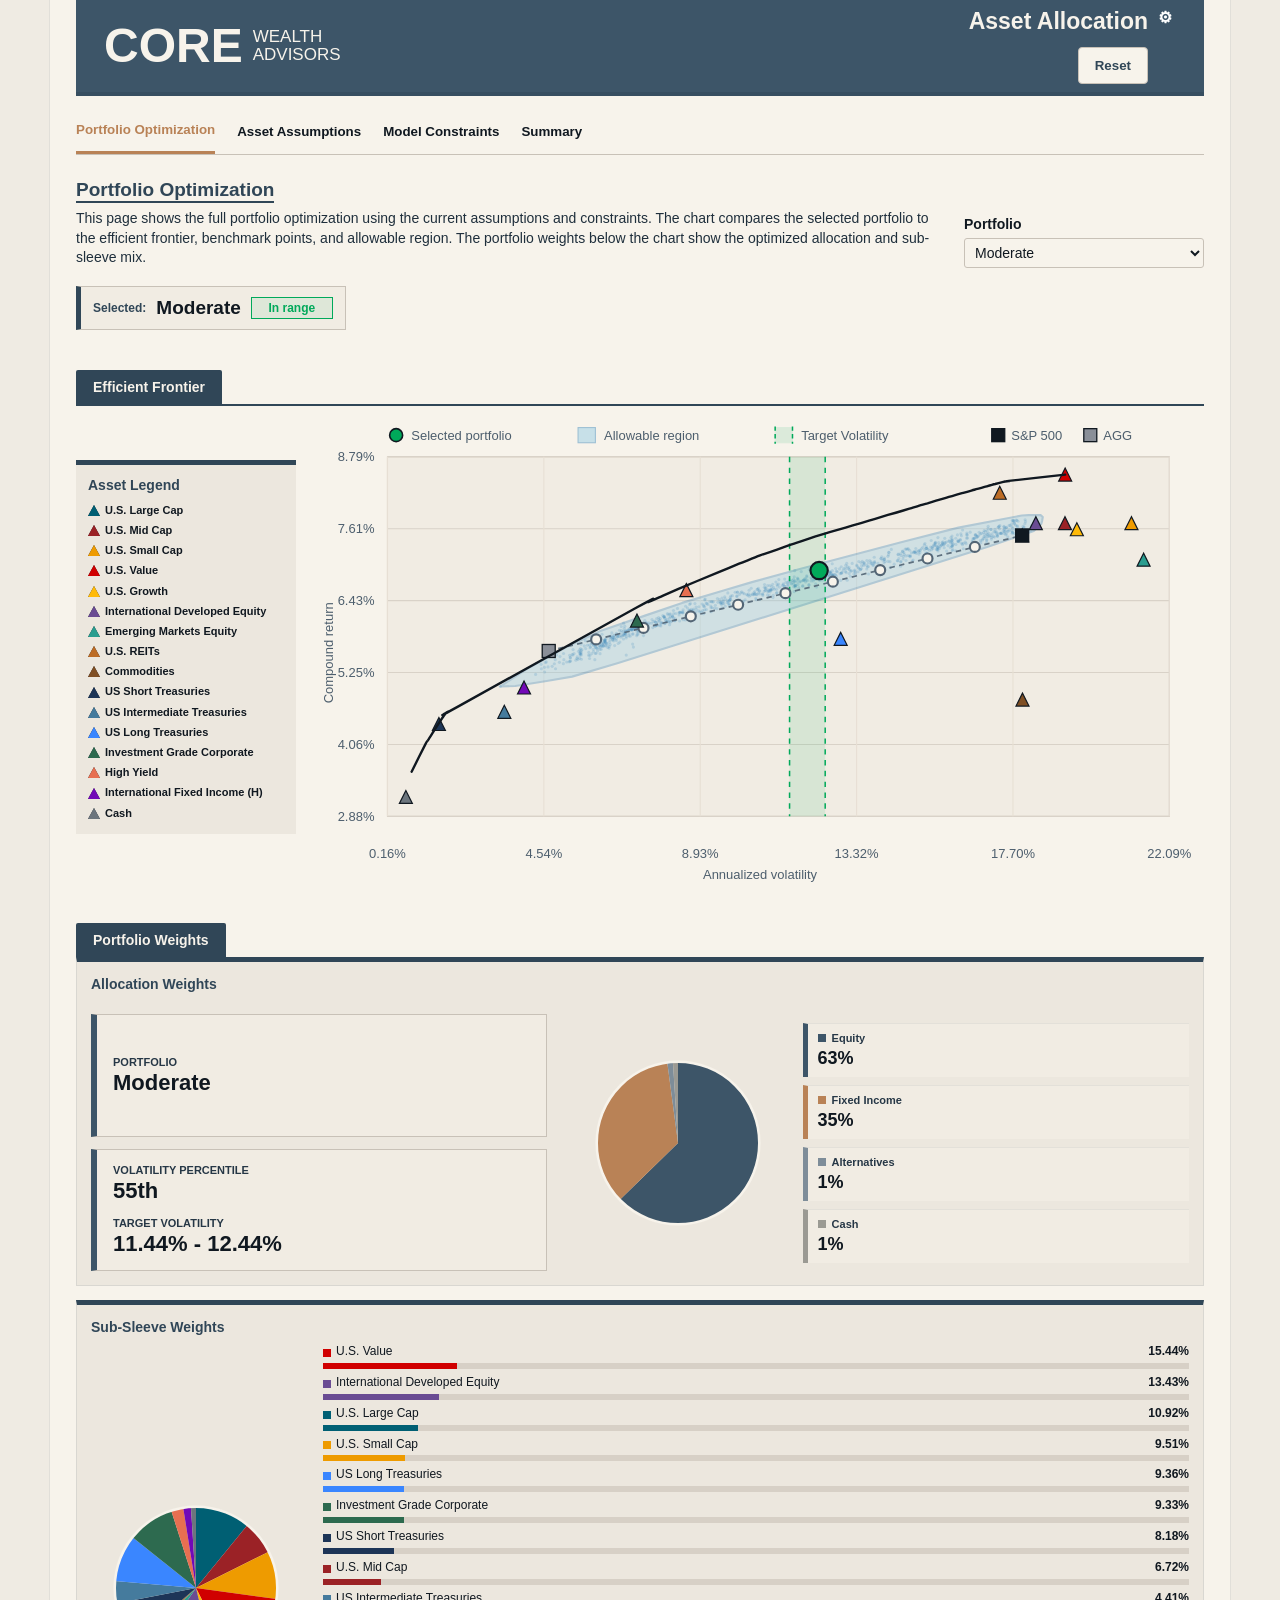
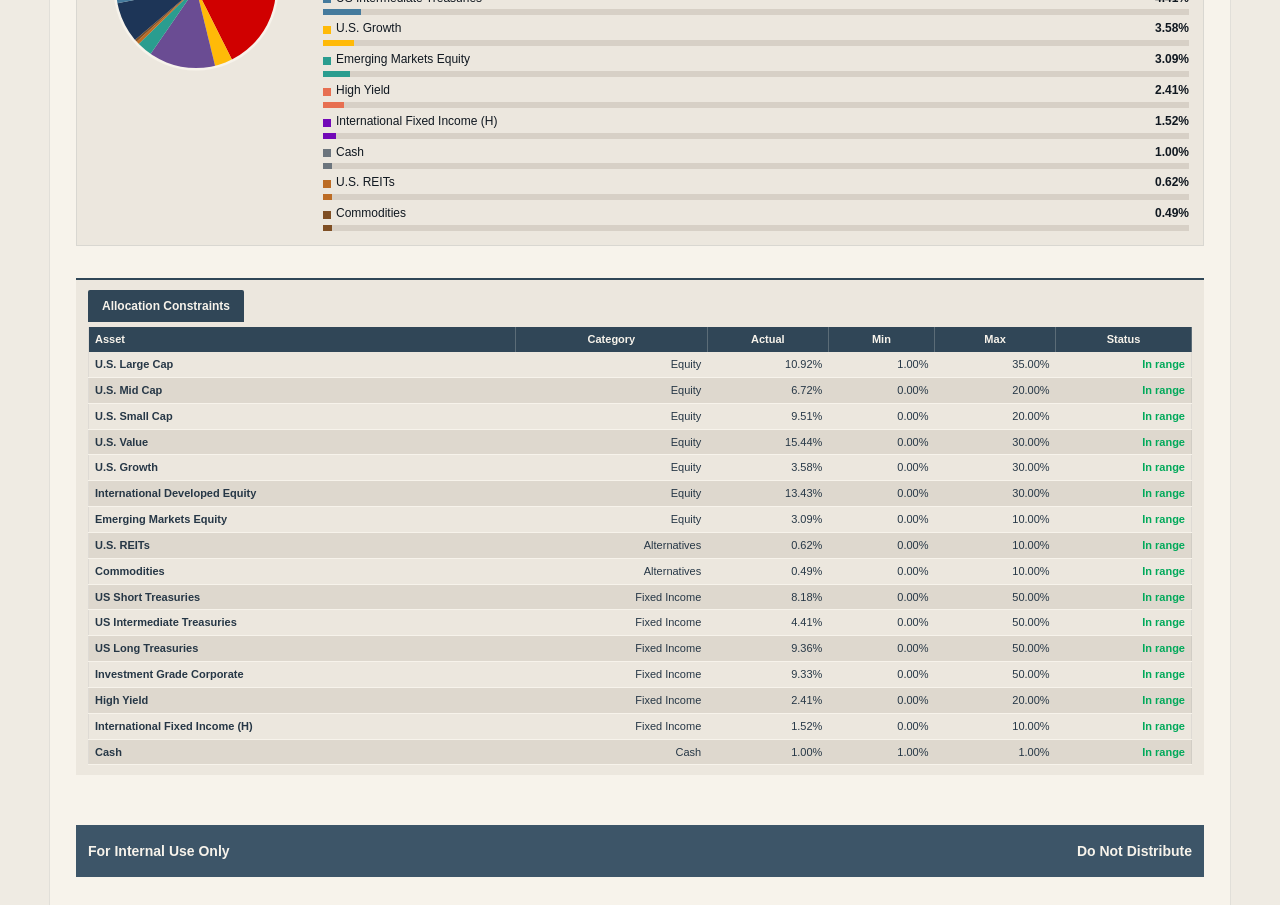
==== commit 502a4fe8: "Add files via upload" ====
--- a/web/index.html
+++ b/web/index.html
@@ -4,9 +4,9 @@
     <meta charset="utf-8" />
     <meta name="viewport" content="width=device-width, initial-scale=1" />
     <title>Portfolio Allocation</title>
-    <link rel="stylesheet" href="./styles.css?v=20260828-mc-distribution-select-v1" />
+    <link rel="stylesheet" href="./styles.css?v=20261028-advisor-shift-buttons-v1" />
   </head>
-  <body data-view-mode="client">
+  <body data-view-mode="advisor">
     <div class="shell">
       <header class="masthead">
         <div class="brand">
@@ -21,8 +21,8 @@
               <label>
                 View
                 <select id="viewModeSelect">
-                  <option value="advisor">Advisor</option>
-                  <option value="client" selected>Client</option>
+                  <option value="advisor" selected>Advisor</option>
+                  <option value="client">Client</option>
                 </select>
               </label>
             </div>
@@ -33,11 +33,10 @@
 
       <div class="nav-row">
         <nav class="tabs" aria-label="Model pages">
-          <button class="tab" data-tab="overallAllocation" data-view-tab="advisor">Overall Allocation</button>
+          <button class="tab" data-tab="mvo" data-view-tab="advisor">Portfolio Optimization</button>
           <button class="tab" data-tab="assets" data-view-tab="advisor">Asset Assumptions</button>
           <button class="tab" data-tab="profiles" data-view-tab="advisor">Model Constraints</button>
-          <button class="tab" data-tab="mvo" data-view-tab="advisor">Portfolio Optimization</button>
-          <button class="tab" data-tab="monteCarlo" data-view-tab="advisor">Monte Carlo</button>
+          <button class="tab" data-tab="overallAllocation" data-view-tab="advisor">Summary</button>
           <button class="tab active" data-tab="clientPortfolio" data-view-tab="client">Portfolio</button>
           <button class="tab" data-tab="monteCarlo" data-view-tab="client">Monte Carlo</button>
         </nav>
@@ -77,28 +76,9 @@
         <section id="overallAllocation" class="page">
           <div class="toolbar">
             <div>
-              <h2>Overall Allocation</h2>
-              <p>This page looks only at the broad stock and bond decision. It uses blended equity and fixed income assumptions to estimate the closest mix to each benchmark volatility target. The Market P/E and Monetary Policy settings adjust those benchmark volatility targets higher or lower before the optimizer finds the closest stock and bond mix.</p>
-            </div>
-            <div class="overall-adjustment-controls">
-              <div class="select-control compact market-pe-control">
-                <div class="market-pe-label-row">
-                  <label for="overallVolatilityCaseSelect">Market P/E</label>
-                  <button type="button" id="togglePeChart" class="icon-toggle" aria-expanded="false" aria-label="Show Market P/E chart">+</button>
-                </div>
-                <div class="market-pe-row">
-                  <select id="overallVolatilityCaseSelect"></select>
-                </div>
-              </div>
-              <div class="select-control compact">
-                <label for="overallInterestRateSelect">Monetary Policy</label>
-                <select id="overallInterestRateSelect"></select>
-              </div>
-            </div>
-          </div>
-          <div id="peValuationPanel" class="panel pe-valuation-panel collapsed">
-            <div class="panel-title">S&amp;P 500 Valuation Measures</div>
-            <div id="peValuationChart" class="pe-valuation-chart"></div>
+              <h2>Summary</h2>
+              <p>This page summarizes the optimized portfolios from Portfolio Optimization. Each allocation uses the current asset assumptions, volatility percentile, and active model constraints. The chart shows those same optimized portfolios against the efficient frontier and market benchmarks.</p>
+            </div>
           </div>
           <div class="panel">
             <div class="panel-title">Broad Risk/Return Map</div>
@@ -124,10 +104,11 @@
                 <div class="panel-title">Allocation Constraints</div>
                 <div class="select-control compact">
                   <label for="subAllocationPresetSelect">Allocation Set</label>
-                  <select id="subAllocationPresetSelect">
-                    <option value="CORE">CORE</option>
-                    <option value="Unconstrained">Unconstrained</option>
-                  </select>
+                  <select id="subAllocationPresetSelect">
+                    <option value="CORE">CORE</option>
+                    <option value="Special" selected>Special</option>
+                    <option value="Unconstrained">Unconstrained</option>
+                  </select>
                 </div>
               </div>
               <div class="table-wrap">
@@ -141,7 +122,7 @@
                   <label for="allocationPresetSelect">Allocation Set</label>
                   <select id="allocationPresetSelect">
                     <option value="CORE">CORE</option>
-                    <option value="Unconstrained">Unconstrained</option>
+                    <option value="Unconstrained" selected>Unconstrained</option>
                   </select>
                 </div>
               </div>
@@ -156,12 +137,17 @@
           <div class="toolbar">
             <div>
               <h2>Asset Assumptions</h2>
-              <p>Use this page to review the capital market assumptions used by the model. The selected assumption set changes the return and volatility inputs across the app. The comparison table shows how each provider differs before the CORE average is applied.</p>
+              <p>Use this page to review the capital market assumptions used by the model. The selected assumption set changes the return and volatility inputs across the app. The comparison table shows how each provider differs before the Average assumption set is applied.</p>
             </div>
             <div class="select-control">
-              <label for="assumptionSetSelect">Assumption Set</label>
+              <label for="assumptionYearSelect">Year</label>
+              <select id="assumptionYearSelect">
+                <option value="2026">2026</option>
+                <option value="2027" selected>2027</option>
+              </select>
+              <label for="assumptionSetSelect" class="stacked-control-label">Assumption Set</label>
               <select id="assumptionSetSelect">
-                <option value="CORE" selected>CORE</option>
+                <option value="CORE" selected>Average</option>
               </select>
             </div>
           </div>
@@ -319,53 +305,6 @@
         <span>Do Not Distribute</span>
       </footer>
     </div>
-    <script src="./app.js?v=20260828-mc-distribution-select-v1"></script>
+    <script src="./app.js?v=20261028-year-data-v5"></script>
   </body>
-</html>
-
-
-
-
-
-
-
-
-
-
-
-
-
-
-
-
-
-
-
-
-
-
-
-
-
-
-
-
-
-
-
-
-
-
-
-
-
-
-
-
-
-
-
-
-
-
-
+</html>
--- a/web/styles.css
+++ b/web/styles.css
@@ -991,10 +991,36 @@
   min-height: 68px;
 }
 
-.read-only-percentiles strong {
-  font-size: 18px;
-  line-height: 1;
-}
+.read-only-percentiles strong {
+  font-size: 18px;
+  line-height: 1;
+}
+
+.advisor-percentiles .percentile-field {
+  display: flex;
+  flex-direction: column;
+  justify-content: space-between;
+  min-height: 78px;
+}
+
+.percentile-input {
+  display: grid;
+  grid-template-columns: minmax(0, 1fr) auto;
+  align-items: center;
+  gap: 7px;
+}
+
+.percentile-input input {
+  min-width: 0;
+  font-size: 17px;
+  font-weight: 800;
+}
+
+.percentile-input span {
+  color: var(--core-blue-dark);
+  font-size: 16px;
+  font-weight: 800;
+}
 
 .percentile-shift-field {
   width: min(260px, 100%);
@@ -1012,6 +1038,17 @@
 .percentile-shift-buttons button {
   min-height: 34px;
   padding: 8px 10px;
+}
+
+.percentile-shift-buttons .percentile-shift-add {
+  border-color: var(--core-blue-dark);
+  background: var(--core-blue-dark);
+  color: #fff;
+}
+
+.percentile-shift-buttons .percentile-shift-add:hover {
+  background: var(--slate);
+  color: #fff;
 }
 
 .unit-input {
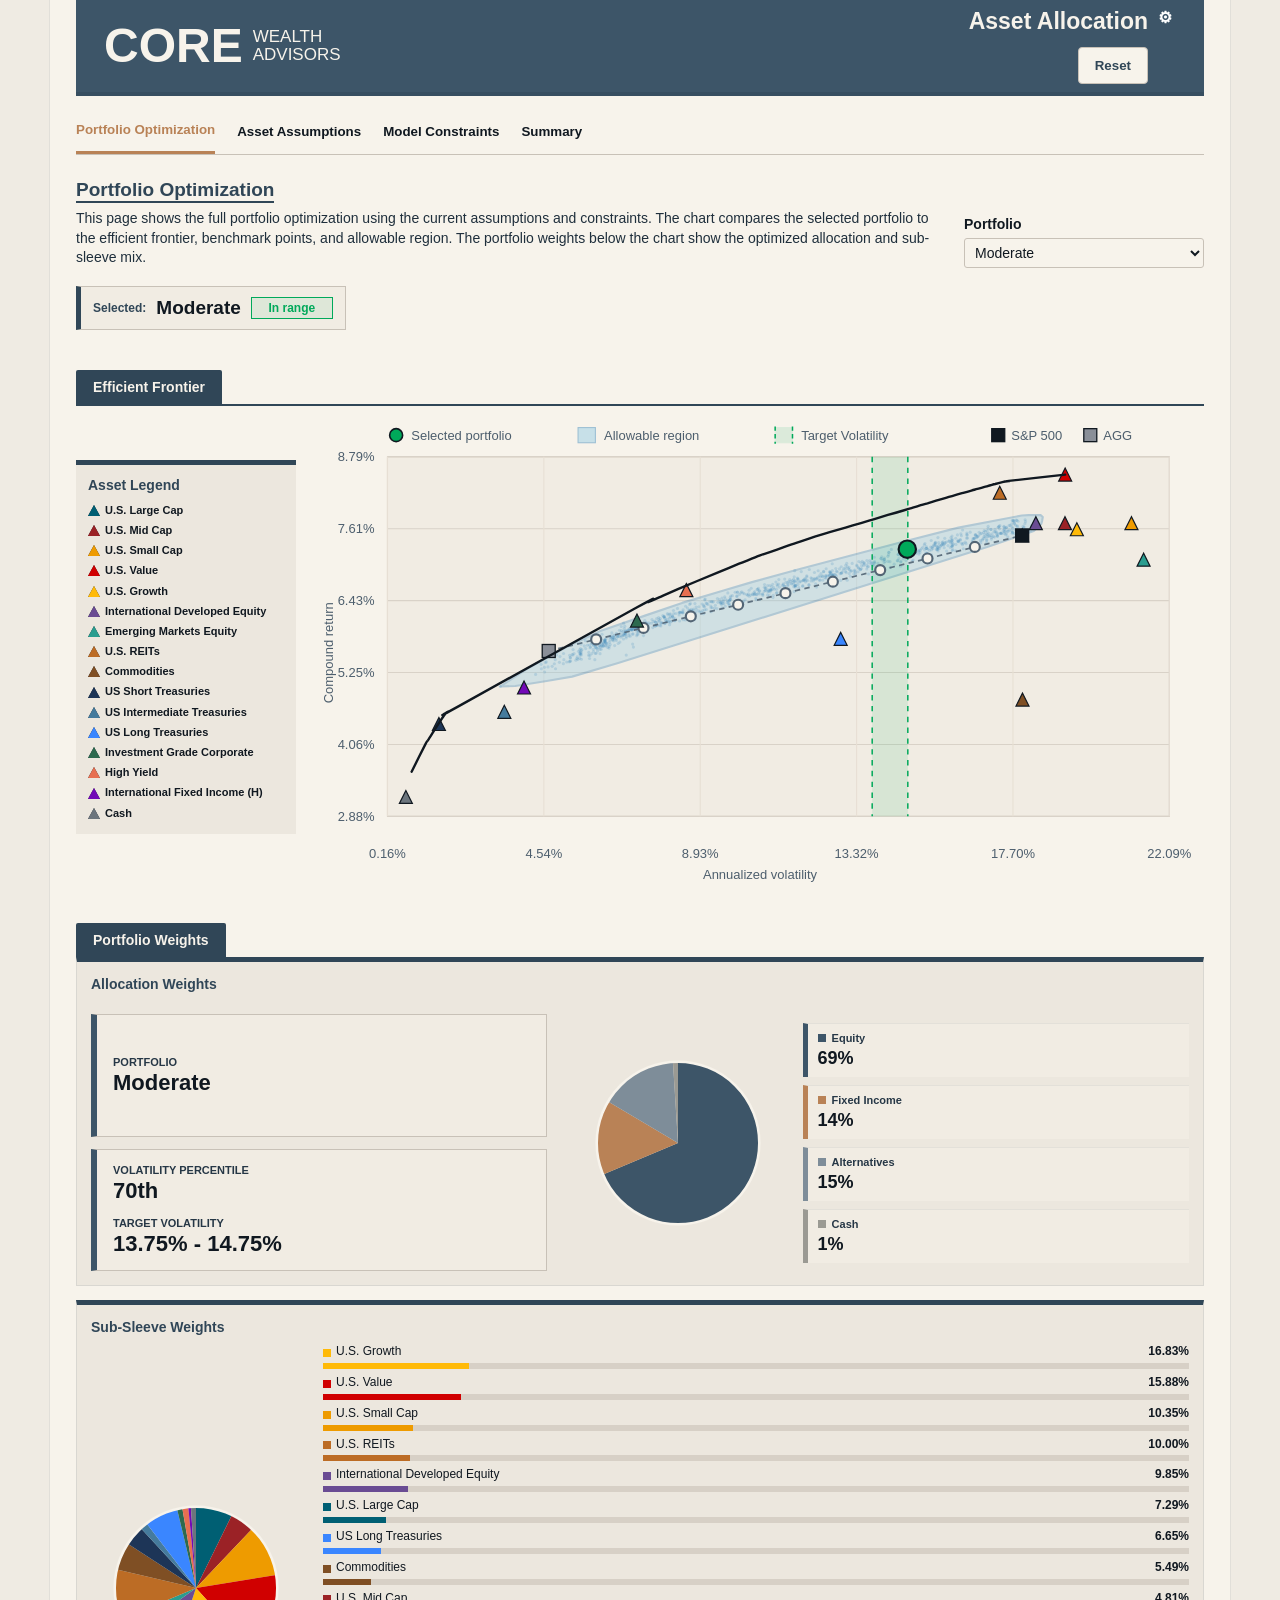
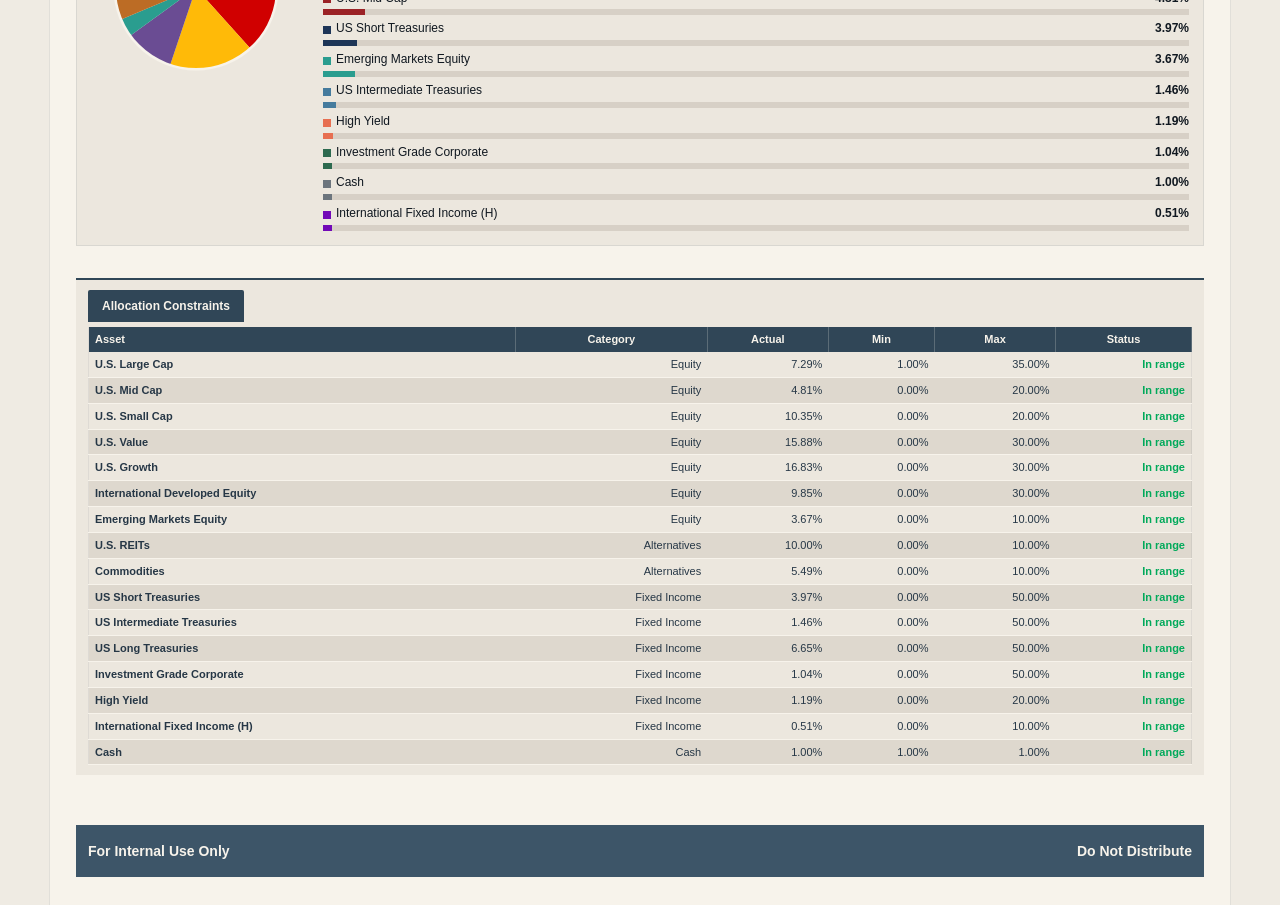
==== commit 670ec768: "Add files via upload" ====
--- a/web/index.html
+++ b/web/index.html
@@ -305,6 +305,6 @@
         <span>Do Not Distribute</span>
       </footer>
     </div>
-    <script src="./app.js?v=20261028-year-data-v5"></script>
+    <script src="./app.js?v=20261028-percentiles-v1"></script>
   </body>
 </html>
